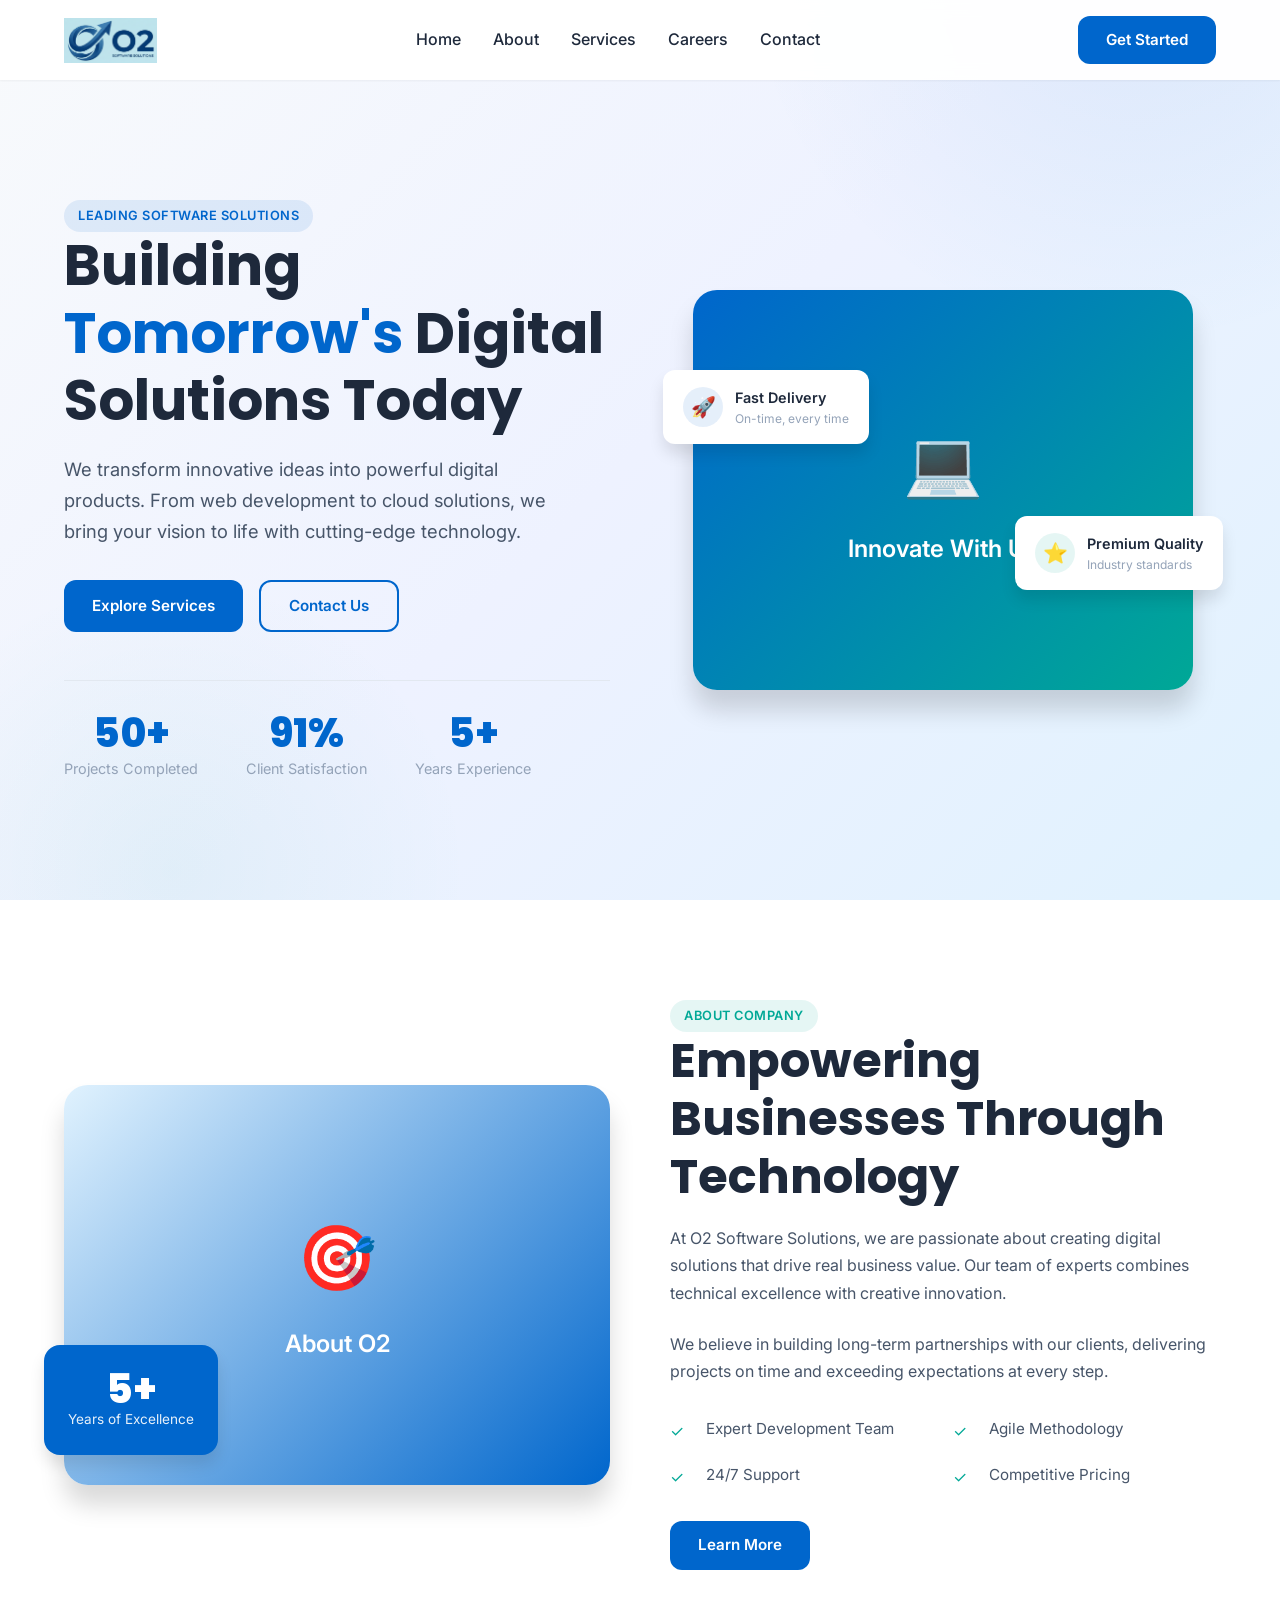
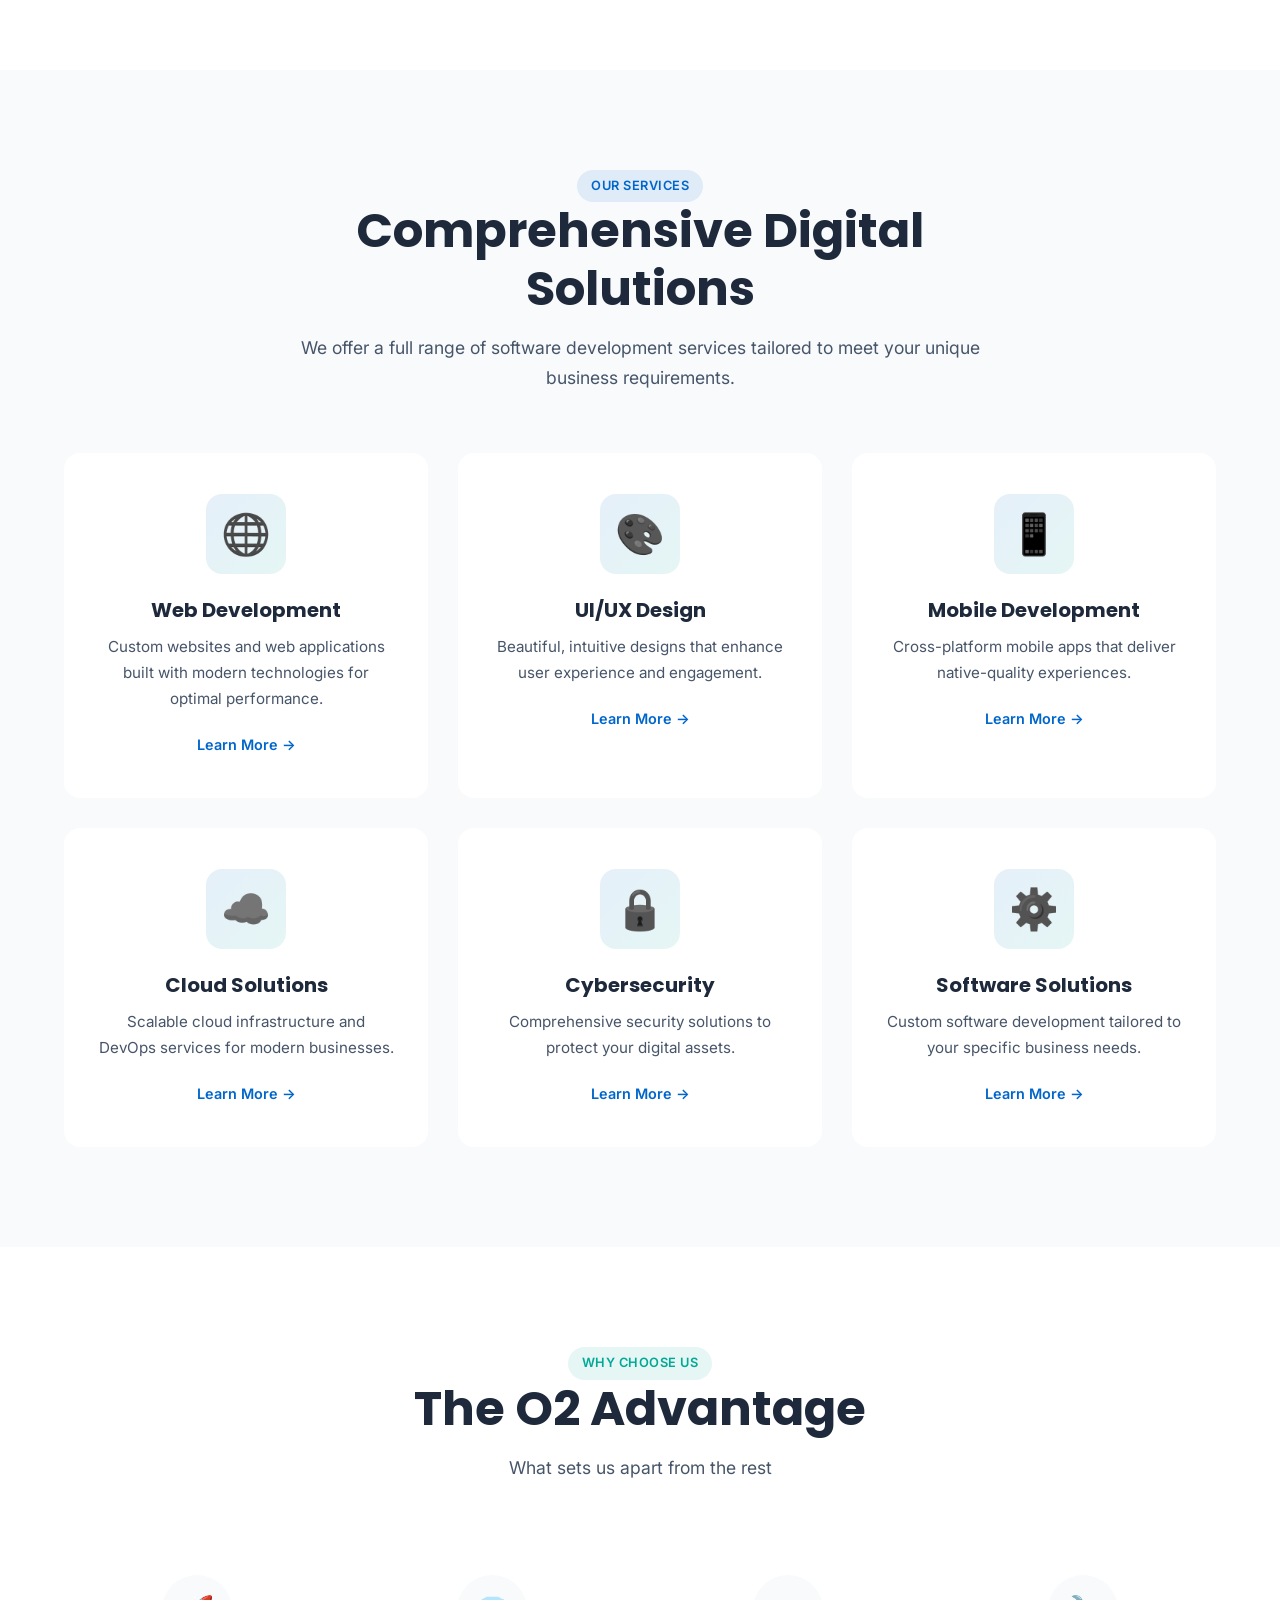
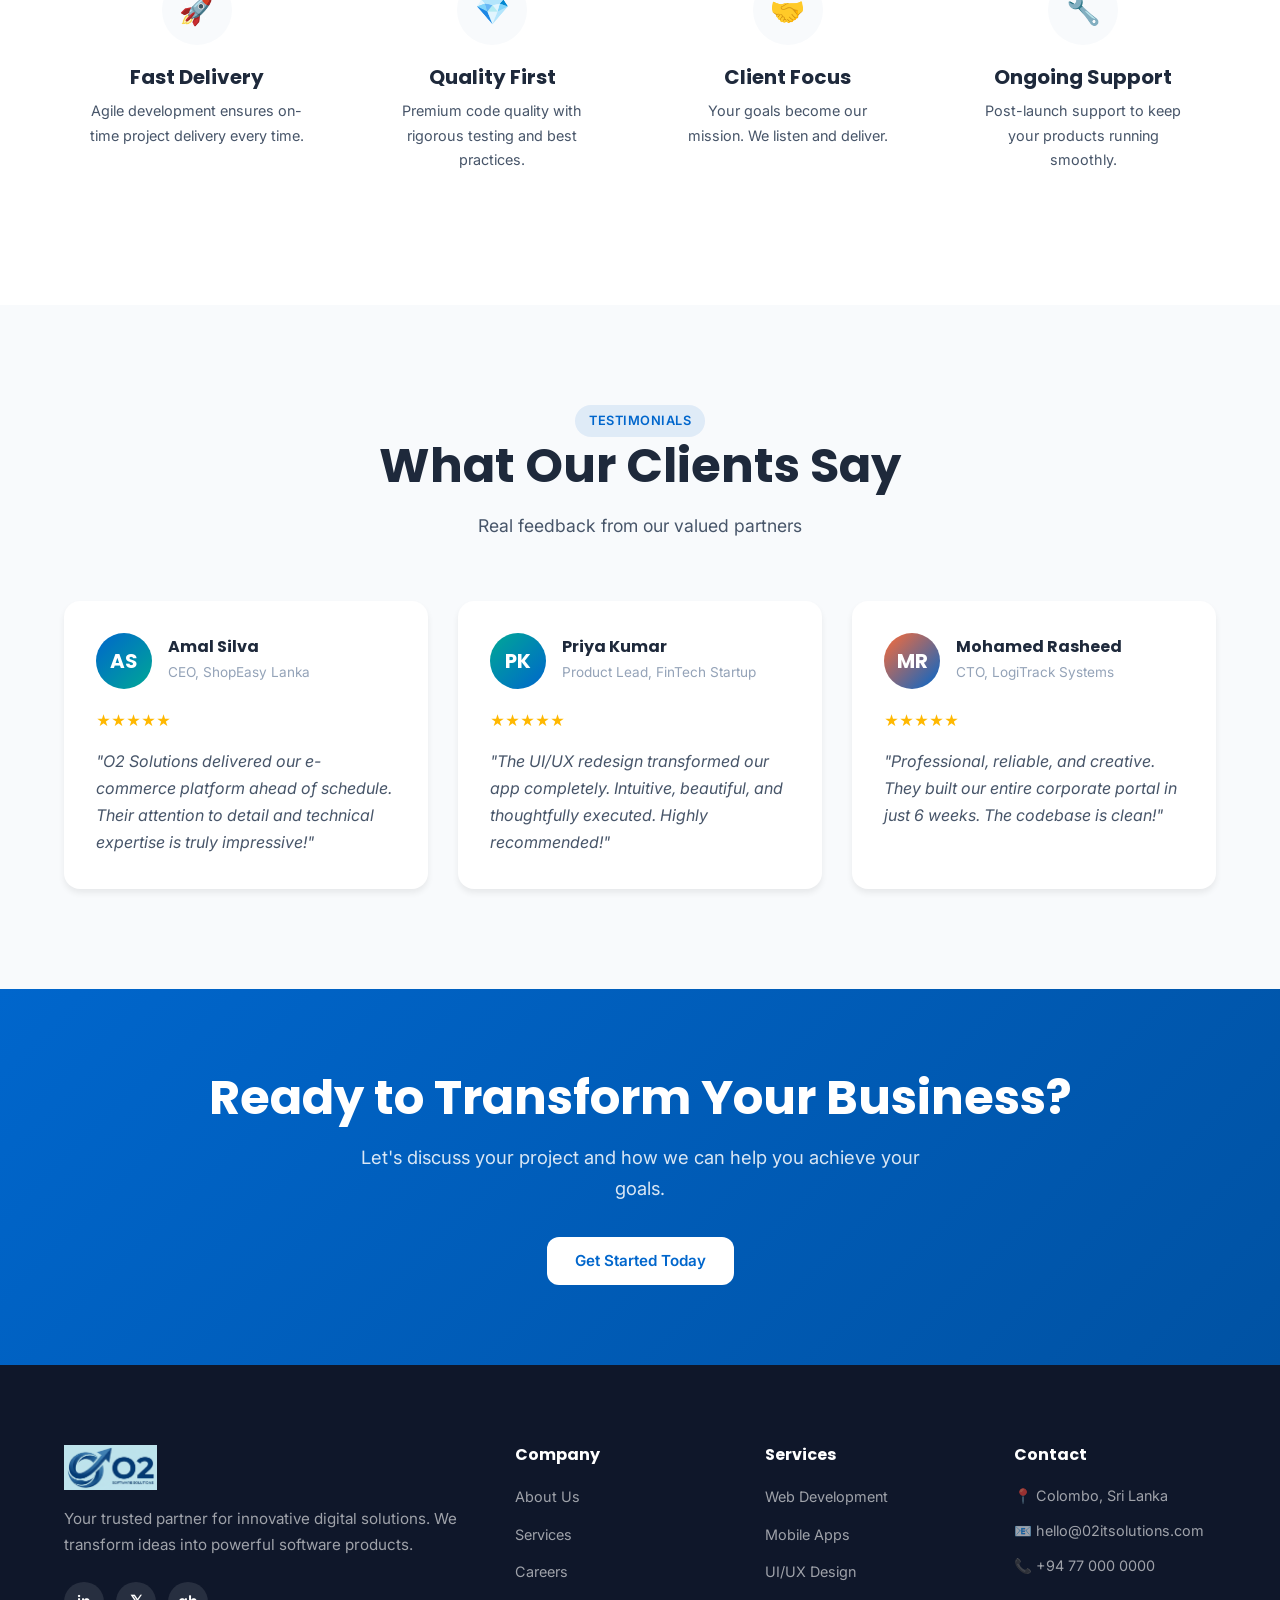
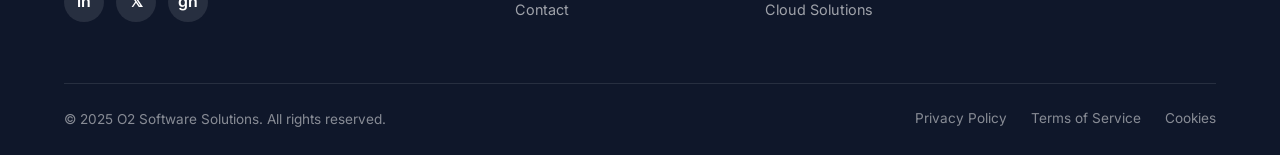
==== index.html @ f2ea2f43 "Moved website files to root for GitHub Pages" ====
<!DOCTYPE html>
<html lang="en">
<head>
    <meta charset="UTF-8">
    <meta name="viewport" content="width=device-width, initial-scale=1.0">
    <title>O2 Software Solutions | Innovative Digital Solutions</title>
    <meta name="description" content="O2 Software Solutions - Your trusted partner for web development, mobile apps, UI/UX design, and cloud solutions.">
    <link rel="icon" type="image/png" href="images/O2-icon.png">
    
    <!-- Fonts -->
    <link rel="preconnect" href="https://fonts.googleapis.com">
    <link rel="preconnect" href="https://fonts.gstatic.com" crossorigin>
    <link href="https://fonts.googleapis.com/css2?family=Inter:wght@300;400;500;600;700&family=Poppins:wght@400;500;600;700;800&display=swap" rel="stylesheet">
    
    <!-- Styles -->
    <link rel="stylesheet" href="styles.css">
</head>
<body>
    <!-- Header -->
    <header class="header">
        <div class="container">
            <div class="header-inner">
                <a href="index.html" class="logo">
                    <img src="images/O2-logo.png" alt="O2 Software Solutions">
                </a>
                
                <nav class="nav-menu">
                    <a href="index.html" class="nav-link active">Home</a>
                    <a href="about.html" class="nav-link">About</a>
                    <a href="services.html" class="nav-link">Services</a>
                    <a href="careers.html" class="nav-link">Careers</a>
                    <a href="contact.html" class="nav-link">Contact</a>
                </nav>
                
                <div class="nav-cta">
                    <a href="contact.html" class="btn btn-primary">Get Started</a>
                </div>
                
                <div class="menu-toggle">
                    <span></span>
                    <span></span>
                    <span></span>
                </div>
            </div>
        </div>
    </header>

    <!-- Hero Section -->
    <section class="hero">
        <div class="container">
            <div class="hero-content">
                <div class="hero-text">
                    <span class="badge badge-primary">Leading Software Solutions</span>
                    <h1>Building <span>Tomorrow's</span> Digital Solutions Today</h1>
                    <p>We transform innovative ideas into powerful digital products. From web development to cloud solutions, we bring your vision to life with cutting-edge technology.</p>
                    
                    <div class="hero-buttons">
                        <a href="services.html" class="btn btn-primary">Explore Services</a>
                        <a href="contact.html" class="btn btn-outline">Contact Us</a>
                    </div>
                    
                    <div class="hero-stats">
                        <div class="hero-stat">
                            <div class="hero-stat-number"><span class="counter" data-target="50">0</span>+</div>
                            <div class="hero-stat-label">Projects Completed</div>
                        </div>
                        <div class="hero-stat">
                            <div class="hero-stat-number"><span class="counter" data-target="98">0</span>%</div>
                            <div class="hero-stat-label">Client Satisfaction</div>
                        </div>
                        <div class="hero-stat">
                            <div class="hero-stat-number"><span class="counter" data-target="5">0</span>+</div>
                            <div class="hero-stat-label">Years Experience</div>
                        </div>
                    </div>
                </div>
                
                <div class="hero-visual">
                    <div class="hero-image-container">
                        <div class="hero-image" style="background: linear-gradient(135deg, #0066CC 0%, #00A896 100%); height: 400px; display: flex; align-items: center; justify-content: center; border-radius: 24px;">
                            <div style="text-align: center; color: white;">
                                <div style="font-size: 4rem; margin-bottom: 16px;">💻</div>
                                <div style="font-size: 1.5rem; font-weight: 600;">Innovate With Us</div>
                            </div>
                        </div>
                        
                        <div class="hero-card hero-card-1">
                            <div class="hero-card-icon blue">🚀</div>
                            <div>
                                <div class="hero-card-text">Fast Delivery</div>
                                <div class="hero-card-sub">On-time, every time</div>
                            </div>
                        </div>
                        
                        <div class="hero-card hero-card-2">
                            <div class="hero-card-icon green">⭐</div>
                            <div>
                                <div class="hero-card-text">Premium Quality</div>
                                <div class="hero-card-sub">Industry standards</div>
                            </div>
                        </div>
                    </div>
                </div>
            </div>
        </div>
    </section>

    <!-- About Section -->
    <section class="section about">
        <div class="container">
            <div class="about-grid">
                <div class="about-image">
                    <div class="about-img-main" style="background: linear-gradient(135deg, #E0F2FE 0%, #0066CC 100%); height: 400px; border-radius: 24px; display: flex; align-items: center; justify-content: center;">
                        <div style="text-align: center; color: white;">
                            <div style="font-size: 4rem; margin-bottom: 16px;">🎯</div>
                            <div style="font-size: 1.5rem; font-weight: 600;">About O2</div>
                        </div>
                    </div>
                    <div class="about-experience">
                        <div class="about-exp-number">5+</div>
                        <div class="about-exp-label">Years of Excellence</div>
                    </div>
                </div>
                
                <div class="about-content">
                    <span class="badge badge-secondary">About Company</span>
                    <h2>Empowering Businesses Through Technology</h2>
                    <p>At O2 Software Solutions, we are passionate about creating digital solutions that drive real business value. Our team of experts combines technical excellence with creative innovation.</p>
                    <p>We believe in building long-term partnerships with our clients, delivering projects on time and exceeding expectations at every step.</p>
                    
                    <div class="about-features">
                        <div class="about-feature">
                            <span class="about-feature-icon">✓</span>
                            <span class="about-feature-text">Expert Development Team</span>
                        </div>
                        <div class="about-feature">
                            <span class="about-feature-icon">✓</span>
                            <span class="about-feature-text">Agile Methodology</span>
                        </div>
                        <div class="about-feature">
                            <span class="about-feature-icon">✓</span>
                            <span class="about-feature-text">24/7 Support</span>
                        </div>
                        <div class="about-feature">
                            <span class="about-feature-icon">✓</span>
                            <span class="about-feature-text">Competitive Pricing</span>
                        </div>
                    </div>
                    
                    <a href="about.html" class="btn btn-primary" style="margin-top: 32px;">Learn More</a>
                </div>
            </div>
        </div>
    </section>

    <!-- Services Section -->
    <section class="section services">
        <div class="container">
            <div class="section-header">
                <span class="badge badge-primary">Our Services</span>
                <h2>Comprehensive Digital Solutions</h2>
                <p>We offer a full range of software development services tailored to meet your unique business requirements.</p>
            </div>
            
            <div class="services-grid">
                <div class="service-card">
                    <div class="service-icon"><span>🌐</span></div>
                    <h3>Web Development</h3>
                    <p>Custom websites and web applications built with modern technologies for optimal performance.</p>
                    <a href="services.html" class="service-link">Learn More →</a>
                </div>
                
                <div class="service-card">
                    <div class="service-icon"><span>🎨</span></div>
                    <h3>UI/UX Design</h3>
                    <p>Beautiful, intuitive designs that enhance user experience and engagement.</p>
                    <a href="services.html" class="service-link">Learn More →</a>
                </div>
                
                <div class="service-card">
                    <div class="service-icon"><span>📱</span></div>
                    <h3>Mobile Development</h3>
                    <p>Cross-platform mobile apps that deliver native-quality experiences.</p>
                    <a href="services.html" class="service-link">Learn More →</a>
                </div>
                
                <div class="service-card">
                    <div class="service-icon"><span>☁️</span></div>
                    <h3>Cloud Solutions</h3>
                    <p>Scalable cloud infrastructure and DevOps services for modern businesses.</p>
                    <a href="services.html" class="service-link">Learn More →</a>
                </div>
                
                <div class="service-card">
                    <div class="service-icon"><span>🔒</span></div>
                    <h3>Cybersecurity</h3>
                    <p>Comprehensive security solutions to protect your digital assets.</p>
                    <a href="services.html" class="service-link">Learn More →</a>
                </div>
                
                <div class="service-card">
                    <div class="service-icon"><span>⚙️</span></div>
                    <h3>Software Solutions</h3>
                    <p>Custom software development tailored to your specific business needs.</p>
                    <a href="services.html" class="service-link">Learn More →</a>
                </div>
            </div>
        </div>
    </section>

    <!-- Why Choose Us -->
    <section class="section why-us">
        <div class="container">
            <div class="section-header">
                <span class="badge badge-secondary">Why Choose Us</span>
                <h2>The O2 Advantage</h2>
                <p>What sets us apart from the rest</p>
            </div>
            
            <div class="why-us-grid">
                <div class="why-us-card">
                    <div class="why-us-icon">🚀</div>
                    <h4>Fast Delivery</h4>
                    <p>Agile development ensures on-time project delivery every time.</p>
                </div>
                
                <div class="why-us-card">
                    <div class="why-us-icon">💎</div>
                    <h4>Quality First</h4>
                    <p>Premium code quality with rigorous testing and best practices.</p>
                </div>
                
                <div class="why-us-card">
                    <div class="why-us-icon">🤝</div>
                    <h4>Client Focus</h4>
                    <p>Your goals become our mission. We listen and deliver.</p>
                </div>
                
                <div class="why-us-card">
                    <div class="why-us-icon">🔧</div>
                    <h4>Ongoing Support</h4>
                    <p>Post-launch support to keep your products running smoothly.</p>
                </div>
            </div>
        </div>
    </section>

    <!-- Testimonials -->
    <section class="section testimonials">
        <div class="container">
            <div class="section-header">
                <span class="badge badge-primary">Testimonials</span>
                <h2>What Our Clients Say</h2>
                <p>Real feedback from our valued partners</p>
            </div>
            
            <div class="testimonials-grid">
                <div class="testimonial-card">
                    <div class="testimonial-header">
                        <div class="testimonial-avatar" style="background: linear-gradient(135deg, #0066CC, #00A896);">AS</div>
                        <div class="testimonial-info">
                            <h4>Amal Silva</h4>
                            <span>CEO, ShopEasy Lanka</span>
                        </div>
                    </div>
                    <div class="testimonial-stars">★★★★★</div>
                    <p class="testimonial-text">"O2 Solutions delivered our e-commerce platform ahead of schedule. Their attention to detail and technical expertise is truly impressive!"</p>
                </div>
                
                <div class="testimonial-card">
                    <div class="testimonial-header">
                        <div class="testimonial-avatar" style="background: linear-gradient(135deg, #00A896, #0066CC);">PK</div>
                        <div class="testimonial-info">
                            <h4>Priya Kumar</h4>
                            <span>Product Lead, FinTech Startup</span>
                        </div>
                    </div>
                    <div class="testimonial-stars">★★★★★</div>
                    <p class="testimonial-text">"The UI/UX redesign transformed our app completely. Intuitive, beautiful, and thoughtfully executed. Highly recommended!"</p>
                </div>
                
                <div class="testimonial-card">
                    <div class="testimonial-header">
                        <div class="testimonial-avatar" style="background: linear-gradient(135deg, #FF6B35, #0066CC);">MR</div>
                        <div class="testimonial-info">
                            <h4>Mohamed Rasheed</h4>
                            <span>CTO, LogiTrack Systems</span>
                        </div>
                    </div>
                    <div class="testimonial-stars">★★★★★</div>
                    <p class="testimonial-text">"Professional, reliable, and creative. They built our entire corporate portal in just 6 weeks. The codebase is clean!"</p>
                </div>
            </div>
        </div>
    </section>

    <!-- CTA Section -->
    <section class="cta">
        <div class="container">
            <div class="cta-content">
                <h2>Ready to Transform Your Business?</h2>
                <p>Let's discuss your project and how we can help you achieve your goals.</p>
                <a href="contact.html" class="btn btn-white">Get Started Today</a>
            </div>
        </div>
    </section>

    <!-- Footer -->
    <footer class="footer">
        <div class="container">
            <div class="footer-grid">
                <div class="footer-brand">
                    <a href="index.html" class="logo">
                        <img src="images/O2-logo.png" alt="O2 Software Solutions">
                    </a>
                    <p>Your trusted partner for innovative digital solutions. We transform ideas into powerful software products.</p>
                    <div class="footer-socials">
                        <a href="#" class="footer-social">in</a>
                        <a href="#" class="footer-social">𝕏</a>
                        <a href="#" class="footer-social">gh</a>
                    </div>
                </div>
                
                <div class="footer-col">
                    <h4>Company</h4>
                    <ul class="footer-links">
                        <li><a href="about.html">About Us</a></li>
                        <li><a href="services.html">Services</a></li>
                        <li><a href="careers.html">Careers</a></li>
                        <li><a href="contact.html">Contact</a></li>
                    </ul>
                </div>
                
                <div class="footer-col">
                    <h4>Services</h4>
                    <ul class="footer-links">
                        <li><a href="services.html">Web Development</a></li>
                        <li><a href="services.html">Mobile Apps</a></li>
                        <li><a href="services.html">UI/UX Design</a></li>
                        <li><a href="services.html">Cloud Solutions</a></li>
                    </ul>
                </div>
                
                <div class="footer-col">
                    <h4>Contact</h4>
                    <ul class="footer-contact">
                        <li>📍 Colombo, Sri Lanka</li>
                        <li>📧 hello@02itsolutions.com</li>
                        <li>📞 +94 77 000 0000</li>
                    </ul>
                </div>
            </div>
            
            <div class="footer-bottom">
                <p>&copy; 2025 O2 Software Solutions. All rights reserved.</p>
                <div class="footer-legal">
                    <a href="#">Privacy Policy</a>
                    <a href="#">Terms of Service</a>
                    <a href="#">Cookies</a>
                </div>
            </div>
        </div>
    </footer>

    <script src="main.js"></script>
</body>
</html>
---- styles.css ----
/* ===================================
   O2 Software Solutions - Global Styles
   Modern Light Theme
   =================================== */

/* Google Fonts */
@import url('https://fonts.googleapis.com/css2?family=Inter:wght@300;400;500;600;700;800&family=Poppins:wght@400;500;600;700&display=swap');

/* CSS Variables */
:root {
    --primary: #0066CC;
    --primary-dark: #0052A3;
    --primary-light: #3385D6;
    --secondary: #00A896;
    --secondary-dark: #008577;
    --accent: #FF6B35;
    
    --bg-main: #F8FAFC;
    --bg-surface: #FFFFFF;
    --bg-gray: #F1F5F9;
    
    --text-main: #1E293B;
    --text-secondary: #475569;
    --text-muted: #94A3B8;
    --text-light: #FFFFFF;
    
    --border: #E2E8F0;
    --border-light: #F1F5F9;
    
    --shadow-sm: 0 1px 2px rgba(0, 0, 0, 0.05);
    --shadow-md: 0 4px 6px rgba(0, 0, 0, 0.07);
    --shadow-lg: 0 10px 15px rgba(0, 0, 0, 0.1);
    --shadow-xl: 0 20px 25px rgba(0, 0, 0, 0.15);
    
    --radius-sm: 8px;
    --radius-md: 12px;
    --radius-lg: 16px;
    --radius-xl: 24px;
    
    --transition: all 0.3s ease;
    --transition-fast: all 0.2s ease;
}

/* Reset */
*, *::before, *::after {
    margin: 0;
    padding: 0;
    box-sizing: border-box;
}

html {
    scroll-behavior: smooth;
    font-size: 16px;
}

body {
    font-family: 'Inter', -apple-system, BlinkMacSystemFont, sans-serif;
    background: var(--bg-main);
    color: var(--text-main);
    line-height: 1.6;
    overflow-x: hidden;
}

a {
    text-decoration: none;
    color: inherit;
    transition: var(--transition);
}

ul {
    list-style: none;
}

img {
    max-width: 100%;
    height: auto;
    display: block;
}

button, input, textarea {
    font-family: inherit;
    font-size: inherit;
}

/* Container */
.container {
    max-width: 1200px;
    margin: 0 auto;
    padding: 0 24px;
}

/* Typography */
h1, h2, h3, h4, h5, h6 {
    font-family: 'Poppins', sans-serif;
    font-weight: 700;
    line-height: 1.2;
    color: var(--text-main);
}

h1 { font-size: clamp(2.5rem, 5vw, 4rem); }
h2 { font-size: clamp(2rem, 4vw, 3rem); }
h3 { font-size: clamp(1.5rem, 3vw, 2rem); }
h4 { font-size: 1.25rem; }

p {
    color: var(--text-secondary);
    line-height: 1.7;
}

/* Buttons */
.btn {
    display: inline-flex;
    align-items: center;
    justify-content: center;
    gap: 8px;
    padding: 12px 28px;
    border-radius: var(--radius-md);
    font-weight: 600;
    font-size: 0.95rem;
    cursor: pointer;
    transition: var(--transition);
    border: none;
}

.btn-primary {
    background: var(--primary);
    color: var(--text-light);
}

.btn-primary:hover {
    background: var(--primary-dark);
    transform: translateY(-2px);
    box-shadow: var(--shadow-lg);
}

.btn-secondary {
    background: var(--secondary);
    color: var(--text-light);
}

.btn-secondary:hover {
    background: var(--secondary-dark);
    transform: translateY(-2px);
    box-shadow: var(--shadow-lg);
}

.btn-outline {
    background: transparent;
    color: var(--primary);
    border: 2px solid var(--primary);
}

.btn-outline:hover {
    background: var(--primary);
    color: var(--text-light);
    transform: translateY(-2px);
}

.btn-white {
    background: var(--bg-surface);
    color: var(--primary);
}

.btn-white:hover {
    transform: translateY(-2px);
    box-shadow: var(--shadow-lg);
}

/* Cards */
.card {
    background: var(--bg-surface);
    border-radius: var(--radius-lg);
    padding: 32px;
    box-shadow: var(--shadow-md);
    transition: var(--transition);
}

.card:hover {
    transform: translateY(-5px);
    box-shadow: var(--shadow-xl);
}

/* Section Styles */
.section {
    padding: 100px 0;
}

.section-header {
    text-align: center;
    max-width: 700px;
    margin: 0 auto 60px;
}

.section-header h2 {
    margin-bottom: 16px;
}

.section-header p {
    font-size: 1.1rem;
    color: var(--text-secondary);
}

/* Badge/Tag */
.badge {
    display: inline-block;
    padding: 6px 14px;
    border-radius: 50px;
    font-size: 0.8rem;
    font-weight: 600;
    text-transform: uppercase;
    letter-spacing: 0.5px;
}

.badge-primary {
    background: rgba(0, 102, 204, 0.1);
    color: var(--primary);
}

.badge-secondary {
    background: rgba(0, 168, 150, 0.1);
    color: var(--secondary);
}

/* ===================================
   HEADER & NAVIGATION
   =================================== */

.header {
    position: fixed;
    top: 0;
    left: 0;
    right: 0;
    z-index: 1000;
    background: rgba(255, 255, 255, 0.95);
    -webkit-backdrop-filter: blur(10px);
    backdrop-filter: blur(10px);
    box-shadow: var(--shadow-sm);
    transition: var(--transition);
}

.header.scrolled {
    box-shadow: var(--shadow-md);
}

.header-inner {
    display: flex;
    align-items: center;
    justify-content: space-between;
    padding: 16px 0;
}

.logo {
    display: flex;
    align-items: center;
    gap: 10px;
    font-family: 'Poppins', sans-serif;
    font-weight: 800;
    font-size: 1.5rem;
    color: var(--primary);
}

.logo img {
    height: 45px;
    width: auto;
}

.logo span {
    color: var(--secondary);
}

.nav-menu {
    display: flex;
    align-items: center;
    gap: 32px;
}

.nav-link {
    font-weight: 500;
    color: var(--text-main);
    position: relative;
    padding: 8px 0;
}

.nav-link::after {
    content: '';
    position: absolute;
    bottom: 0;
    left: 0;
    width: 0;
    height: 2px;
    background: var(--primary);
    transition: var(--transition);
}

.nav-link:hover::after,
.nav-link.active::after {
    width: 100%;
}

.nav-link:hover,
.nav-link.active {
    color: var(--primary);
}

.nav-cta {
    display: flex;
    align-items: center;
    gap: 16px;
}

/* Mobile Menu Toggle */
.menu-toggle {
    display: none;
    flex-direction: column;
    gap: 5px;
    cursor: pointer;
    padding: 8px;
}

.menu-toggle span {
    width: 25px;
    height: 2px;
    background: var(--text-main);
    transition: var(--transition);
}

/* ===================================
   HERO SECTION
   =================================== */

.hero {
    min-height: 100vh;
    display: flex;
    align-items: center;
    padding-top: 80px;
    background: linear-gradient(135deg, #F8FAFC 0%, #EEF2FF 50%, #E0F2FE 100%);
    position: relative;
    overflow: hidden;
}

.hero::before {
    content: '';
    position: absolute;
    top: -50%;
    right: -20%;
    width: 800px;
    height: 800px;
    background: radial-gradient(circle, rgba(0, 102, 204, 0.08) 0%, transparent 70%);
    border-radius: 50%;
}

.hero::after {
    content: '';
    position: absolute;
    bottom: -30%;
    left: -10%;
    width: 600px;
    height: 600px;
    background: radial-gradient(circle, rgba(0, 168, 150, 0.06) 0%, transparent 70%);
    border-radius: 50%;
}

.hero-content {
    display: grid;
    grid-template-columns: 1fr 1fr;
    gap: 60px;
    align-items: center;
    position: relative;
    z-index: 1;
}

.hero-text h1 {
    font-size: clamp(2.5rem, 5vw, 3.5rem);
    margin-bottom: 20px;
    color: var(--text-main);
}

.hero-text h1 span {
    color: var(--primary);
    position: relative;
}

.hero-text p {
    font-size: 1.15rem;
    margin-bottom: 32px;
    max-width: 500px;
}

.hero-buttons {
    display: flex;
    gap: 16px;
    flex-wrap: wrap;
}

.hero-stats {
    display: flex;
    gap: 48px;
    margin-top: 48px;
    padding-top: 32px;
    border-top: 1px solid var(--border);
}

.hero-stat {
    text-align: center;
}

.hero-stat-number {
    font-family: 'Poppins', sans-serif;
    font-size: 2.5rem;
    font-weight: 800;
    color: var(--primary);
    line-height: 1;
}

.hero-stat-label {
    font-size: 0.9rem;
    color: var(--text-muted);
    margin-top: 4px;
}

.hero-visual {
    position: relative;
    display: flex;
    justify-content: center;
    align-items: center;
}

.hero-image-container {
    position: relative;
    width: 100%;
    max-width: 500px;
}

.hero-image {
    width: 100%;
    border-radius: var(--radius-xl);
    box-shadow: var(--shadow-xl);
}

.hero-card {
    position: absolute;
    background: var(--bg-surface);
    padding: 16px 20px;
    border-radius: var(--radius-md);
    box-shadow: var(--shadow-lg);
    display: flex;
    align-items: center;
    gap: 12px;
    animation: float 3s ease-in-out infinite;
}

.hero-card-1 {
    top: 20%;
    left: -30px;
    animation-delay: 0s;
}

.hero-card-2 {
    bottom: 25%;
    right: -30px;
    animation-delay: 1s;
}

.hero-card-icon {
    width: 40px;
    height: 40px;
    border-radius: 50%;
    display: flex;
    align-items: center;
    justify-content: center;
    font-size: 1.25rem;
}

.hero-card-icon.blue {
    background: rgba(0, 102, 204, 0.1);
}

.hero-card-icon.green {
    background: rgba(0, 168, 150, 0.1);
}

.hero-card-text {
    font-size: 0.9rem;
    font-weight: 600;
    color: var(--text-main);
}

.hero-card-sub {
    font-size: 0.75rem;
    color: var(--text-muted);
}

@keyframes float {
    0%, 100% { transform: translateY(0); }
    50% { transform: translateY(-10px); }
}

/* ===================================
   ABOUT SECTION
   =================================== */

.about {
    background: var(--bg-surface);
}

.about-grid {
    display: grid;
    grid-template-columns: 1fr 1fr;
    gap: 60px;
    align-items: center;
}

.about-image {
    position: relative;
}

.about-img-main {
    width: 100%;
    border-radius: var(--radius-xl);
    box-shadow: var(--shadow-xl);
}

.about-experience {
    position: absolute;
    bottom: 30px;
    left: -20px;
    background: var(--primary);
    color: var(--text-light);
    padding: 24px;
    border-radius: var(--radius-lg);
    text-align: center;
    box-shadow: var(--shadow-lg);
}

.about-exp-number {
    font-family: 'Poppins', sans-serif;
    font-size: 2.5rem;
    font-weight: 800;
    line-height: 1;
}

.about-exp-label {
    font-size: 0.85rem;
    opacity: 0.9;
}

.about-content h2 {
    margin-bottom: 20px;
}

.about-content p {
    margin-bottom: 24px;
}

.about-features {
    display: grid;
    grid-template-columns: 1fr 1fr;
    gap: 20px;
    margin-top: 32px;
}

.about-feature {
    display: flex;
    align-items: flex-start;
    gap: 12px;
}

.about-feature-icon {
    width: 24px;
    height: 24px;
    color: var(--secondary);
    flex-shrink: 0;
    margin-top: 2px;
}

.about-feature-text {
    font-size: 0.95rem;
    color: var(--text-secondary);
}

/* ===================================
   SERVICES SECTION
   =================================== */

.services {
    background: var(--bg-main);
}

.services-grid {
    display: grid;
    grid-template-columns: repeat(3, 1fr);
    gap: 30px;
}

.service-card {
    background: var(--bg-surface);
    border-radius: var(--radius-lg);
    padding: 40px 32px;
    text-align: center;
    transition: var(--transition);
    border: 1px solid transparent;
}

.service-card:hover {
    transform: translateY(-8px);
    box-shadow: var(--shadow-xl);
    border-color: var(--primary);
}

.service-icon {
    width: 80px;
    height: 80px;
    margin: 0 auto 24px;
    background: linear-gradient(135deg, rgba(0, 102, 204, 0.1), rgba(0, 168, 150, 0.1));
    border-radius: var(--radius-lg);
    display: flex;
    align-items: center;
    justify-content: center;
    font-size: 2.5rem;
    transition: var(--transition);
}

.service-card:hover .service-icon {
    background: var(--primary);
    transform: scale(1.1);
}

.service-card:hover .service-icon span {
    filter: grayscale(0) brightness(1);
}

.service-icon span {
    filter: grayscale(1) brightness(0.5);
}

.service-card h3 {
    font-size: 1.25rem;
    margin-bottom: 12px;
}

.service-card p {
    font-size: 0.95rem;
    margin-bottom: 20px;
}

.service-link {
    display: inline-flex;
    align-items: center;
    gap: 8px;
    color: var(--primary);
    font-weight: 600;
    font-size: 0.9rem;
}

.service-link:hover {
    gap: 12px;
}

/* ===================================
   WHY CHOOSE US
   =================================== */

.why-us {
    background: var(--bg-surface);
}

.why-us-grid {
    display: grid;
    grid-template-columns: repeat(4, 1fr);
    gap: 30px;
}

.why-us-card {
    text-align: center;
    padding: 32px 24px;
}

.why-us-icon {
    width: 70px;
    height: 70px;
    margin: 0 auto 20px;
    background: var(--bg-main);
    border-radius: 50%;
    display: flex;
    align-items: center;
    justify-content: center;
    font-size: 1.75rem;
    transition: var(--transition);
}

.why-us-card:hover .why-us-icon {
    background: var(--primary);
    transform: rotateY(360deg);
}

.why-us-card h4 {
    margin-bottom: 10px;
}

.why-us-card p {
    font-size: 0.9rem;
}

/* ===================================
   TESTIMONIALS
   =================================== */

.testimonials {
    background: var(--bg-main);
}

.testimonials-grid {
    display: grid;
    grid-template-columns: repeat(3, 1fr);
    gap: 30px;
}

.testimonial-card {
    background: var(--bg-surface);
    border-radius: var(--radius-lg);
    padding: 32px;
    box-shadow: var(--shadow-md);
}

.testimonial-header {
    display: flex;
    align-items: center;
    gap: 16px;
    margin-bottom: 20px;
}

.testimonial-avatar {
    width: 56px;
    height: 56px;
    border-radius: 50%;
    display: flex;
    align-items: center;
    justify-content: center;
    font-family: 'Poppins', sans-serif;
    font-weight: 700;
    font-size: 1.25rem;
    color: var(--text-light);
}

.testimonial-info h4 {
    font-size: 1rem;
    margin-bottom: 2px;
}

.testimonial-info span {
    font-size: 0.85rem;
    color: var(--text-muted);
}

.testimonial-stars {
    color: #FFB800;
    font-size: 0.9rem;
    margin-bottom: 16px;
}

.testimonial-text {
    font-style: italic;
    color: var(--text-secondary);
    line-height: 1.7;
}

/* ===================================
   CTA SECTION
   =================================== */

.cta {
    background: linear-gradient(135deg, var(--primary) 0%, var(--primary-dark) 100%);
    padding: 80px 0;
}

.cta-content {
    text-align: center;
    color: var(--text-light);
}

.cta h2 {
    color: var(--text-light);
    margin-bottom: 16px;
}

.cta p {
    color: rgba(255, 255, 255, 0.85);
    font-size: 1.15rem;
    max-width: 600px;
    margin: 0 auto 32px;
}

.cta .btn-white {
    background: var(--bg-surface);
    color: var(--primary);
}

.cta .btn-white:hover {
    background: var(--bg-main);
    color: var(--primary);
}

/* ===================================
   FOOTER
   =================================== */

.footer {
    background: #0F172A;
    color: var(--text-light);
    padding: 80px 0 0;
}

.footer-grid {
    display: grid;
    grid-template-columns: 2fr 1fr 1fr 1fr;
    gap: 48px;
    padding-bottom: 48px;
    border-bottom: 1px solid rgba(255, 255, 255, 0.1);
}

.footer-brand .logo {
    color: var(--text-light);
    margin-bottom: 16px;
}

.footer-brand p {
    color: rgba(255, 255, 255, 0.6);
    font-size: 0.95rem;
    margin-bottom: 24px;
}

.footer-socials {
    display: flex;
    gap: 12px;
}

.footer-social {
    width: 40px;
    height: 40px;
    border-radius: 50%;
    background: rgba(255, 255, 255, 0.1);
    display: flex;
    align-items: center;
    justify-content: center;
    color: var(--text-light);
    font-weight: 600;
    transition: var(--transition);
}

.footer-social:hover {
    background: var(--primary);
    transform: translateY(-3px);
}

.footer-col h4 {
    color: var(--text-light);
    font-size: 1rem;
    margin-bottom: 20px;
}

.footer-links li {
    margin-bottom: 12px;
}

.footer-links a {
    color: rgba(255, 255, 255, 0.6);
    font-size: 0.9rem;
}

.footer-links a:hover {
    color: var(--primary);
    padding-left: 5px;
}

.footer-contact li {
    display: flex;
    align-items: center;
    gap: 10px;
    color: rgba(255, 255, 255, 0.6);
    font-size: 0.9rem;
    margin-bottom: 12px;
}

.footer-bottom {
    padding: 24px 0;
    display: flex;
    align-items: center;
    justify-content: space-between;
}

.footer-bottom p {
    color: rgba(255, 255, 255, 0.5);
    font-size: 0.85rem;
}

.footer-legal {
    display: flex;
    gap: 24px;
}

.footer-legal a {
    color: rgba(255, 255, 255, 0.5);
    font-size: 0.85rem;
}

.footer-legal a:hover {
    color: var(--primary);
}

/* ===================================
   PAGE HEADER
   =================================== */

.page-header {
    padding: 160px 0 80px;
    background: linear-gradient(135deg, #F8FAFC 0%, #EEF2FF 100%);
    text-align: center;
}

.page-header h1 {
    margin-bottom: 16px;
}

.page-header p {
    font-size: 1.15rem;
    max-width: 600px;
    margin: 0 auto;
}

/* ===================================
   CONTACT PAGE
   =================================== */

.contact-section {
    padding: 80px 0;
}

.contact-grid {
    display: grid;
    grid-template-columns: 1fr 1.5fr;
    gap: 60px;
}

.contact-info h2 {
    margin-bottom: 20px;
}

.contact-info > p {
    margin-bottom: 32px;
}

.contact-details {
    margin-bottom: 32px;
}

.contact-item {
    display: flex;
    align-items: flex-start;
    gap: 16px;
    margin-bottom: 24px;
}

.contact-icon {
    width: 50px;
    height: 50px;
    background: rgba(0, 102, 204, 0.1);
    border-radius: var(--radius-md);
    display: flex;
    align-items: center;
    justify-content: center;
    font-size: 1.25rem;
    color: var(--primary);
    flex-shrink: 0;
}

.contact-text h4 {
    font-size: 1rem;
    margin-bottom: 4px;
}

.contact-text p {
    font-size: 0.95rem;
    margin: 0;
}

.contact-form {
    background: var(--bg-surface);
    padding: 40px;
    border-radius: var(--radius-xl);
    box-shadow: var(--shadow-lg);
}

.form-group {
    margin-bottom: 24px;
}

.form-group label {
    display: block;
    font-weight: 600;
    margin-bottom: 8px;
    color: var(--text-main);
}

.form-group input,
.form-group textarea {
    width: 100%;
    padding: 14px 18px;
    border: 2px solid var(--border);
    border-radius: var(--radius-md);
    font-size: 1rem;
    transition: var(--transition);
}

.form-group input:focus,
.form-group textarea:focus {
    outline: none;
    border-color: var(--primary);
    box-shadow: 0 0 0 3px rgba(0, 102, 204, 0.1);
}

.form-group textarea {
    min-height: 150px;
    resize: vertical;
}

/* ===================================
   CAREERS PAGE
   =================================== */

.careers-hero {
    padding: 80px 0;
    background: var(--bg-main);
}

.careers-grid {
    display: grid;
    grid-template-columns: 1fr 1fr;
    gap: 60px;
    align-items: center;
}

.careers-content h2 {
    margin-bottom: 20px;
}

.careers-content p {
    margin-bottom: 24px;
}

.benefits-list {
    display: grid;
    grid-template-columns: 1fr 1fr;
    gap: 16px;
}

.benefit-item {
    display: flex;
    align-items: center;
    gap: 10px;
    color: var(--text-secondary);
}

.benefit-item::before {
    content: '✓';
    color: var(--secondary);
    font-weight: 700;
}

.open-roles {
    padding: 80px 0;
    background: var(--bg-surface);
}

.roles-grid {
    display: grid;
    gap: 20px;
}

.job-card {
    background: var(--bg-surface);
    border: 2px solid var(--border);
    border-radius: var(--radius-lg);
    padding: 24px 32px;
    display: flex;
    align-items: center;
    justify-content: space-between;
    transition: var(--transition);
}

.job-card:hover {
    border-color: var(--primary);
    box-shadow: var(--shadow-lg);
}

.job-info h4 {
    font-size: 1.15rem;
    margin-bottom: 8px;
}

.job-meta {
    display: flex;
    gap: 16px;
    color: var(--text-muted);
    font-size: 0.9rem;
}

.job-meta span {
    display: flex;
    align-items: center;
    gap: 6px;
}

/* ===================================
   RESPONSIVE
   =================================== */

@media (max-width: 1024px) {
    .hero-content {
        grid-template-columns: 1fr;
        text-align: center;
    }
    
    .hero-text p {
        margin: 0 auto 32px;
    }
    
    .hero-buttons {
        justify-content: center;
    }
    
    .hero-stats {
        justify-content: center;
    }
    
    .hero-visual {
        display: none;
    }
    
    .about-grid {
        grid-template-columns: 1fr;
    }
    
    .about-image {
        order: -1;
    }
    
    .services-grid {
        grid-template-columns: 1fr 1fr;
    }
    
    .why-us-grid {
        grid-template-columns: 1fr 1fr;
    }
    
    .testimonials-grid {
        grid-template-columns: 1fr 1fr;
    }
    
    .footer-grid {
        grid-template-columns: 1fr 1fr;
    }
    
    .careers-grid {
        grid-template-columns: 1fr;
    }
}

@media (max-width: 768px) {
    .section {
        padding: 60px 0;
    }
    
    .nav-menu {
        position: fixed;
        top: 0;
        right: -100%;
        width: 80%;
        max-width: 300px;
        height: 100vh;
        background: var(--bg-surface);
        flex-direction: column;
        padding: 80px 32px 32px;
        box-shadow: var(--shadow-xl);
        transition: var(--transition);
    }
    
    .nav-menu.active {
        right: 0;
    }
    
    .menu-toggle {
        display: flex;
    }
    
    .services-grid {
        grid-template-columns: 1fr;
    }
    
    .why-us-grid {
        grid-template-columns: 1fr;
    }
    
    .testimonials-grid {
        grid-template-columns: 1fr;
    }
    
    .footer-grid {
        grid-template-columns: 1fr;
    }
    
    .footer-bottom {
        flex-direction: column;
        gap: 16px;
        text-align: center;
    }
    
    .contact-grid {
        grid-template-columns: 1fr;
    }
    
    .job-card {
        flex-direction: column;
        align-items: flex-start;
        gap: 16px;
    }
    
    .about-features {
        grid-template-columns: 1fr;
    }
    
    .benefits-list {
        grid-template-columns: 1fr;
    }
}

@media (max-width: 480px) {
    .hero-stats {
        flex-direction: column;
        gap: 24px;
    }
    
    .hero-buttons {
        flex-direction: column;
    }
    
    .hero-buttons .btn {
        width: 100%;
    }
}

/* Grid Utilities */
.row {
    display: flex;
    flex-wrap: wrap;
    margin: 0 -15px;
}

.col-lg-4, .col-lg-8 {
    padding: 0 15px;
}

.col-lg-4 {
    flex: 0 0 33.333333%;
    max-width: 33.333333%;
}

.col-lg-8 {
    flex: 0 0 66.666667%;
    max-width: 66.666667%;
}

.col-md-6 {
    flex: 0 0 50%;
    max-width: 50%;
}

@media (max-width: 992px) {
    .col-lg-4, .col-lg-8 {
        flex: 0 0 100%;
        max-width: 100%;
        margin-bottom: 24px;
    }
}

@media (max-width: 768px) {
    .col-md-6 {
        flex: 0 0 100%;
        max-width: 100%;
    }
}
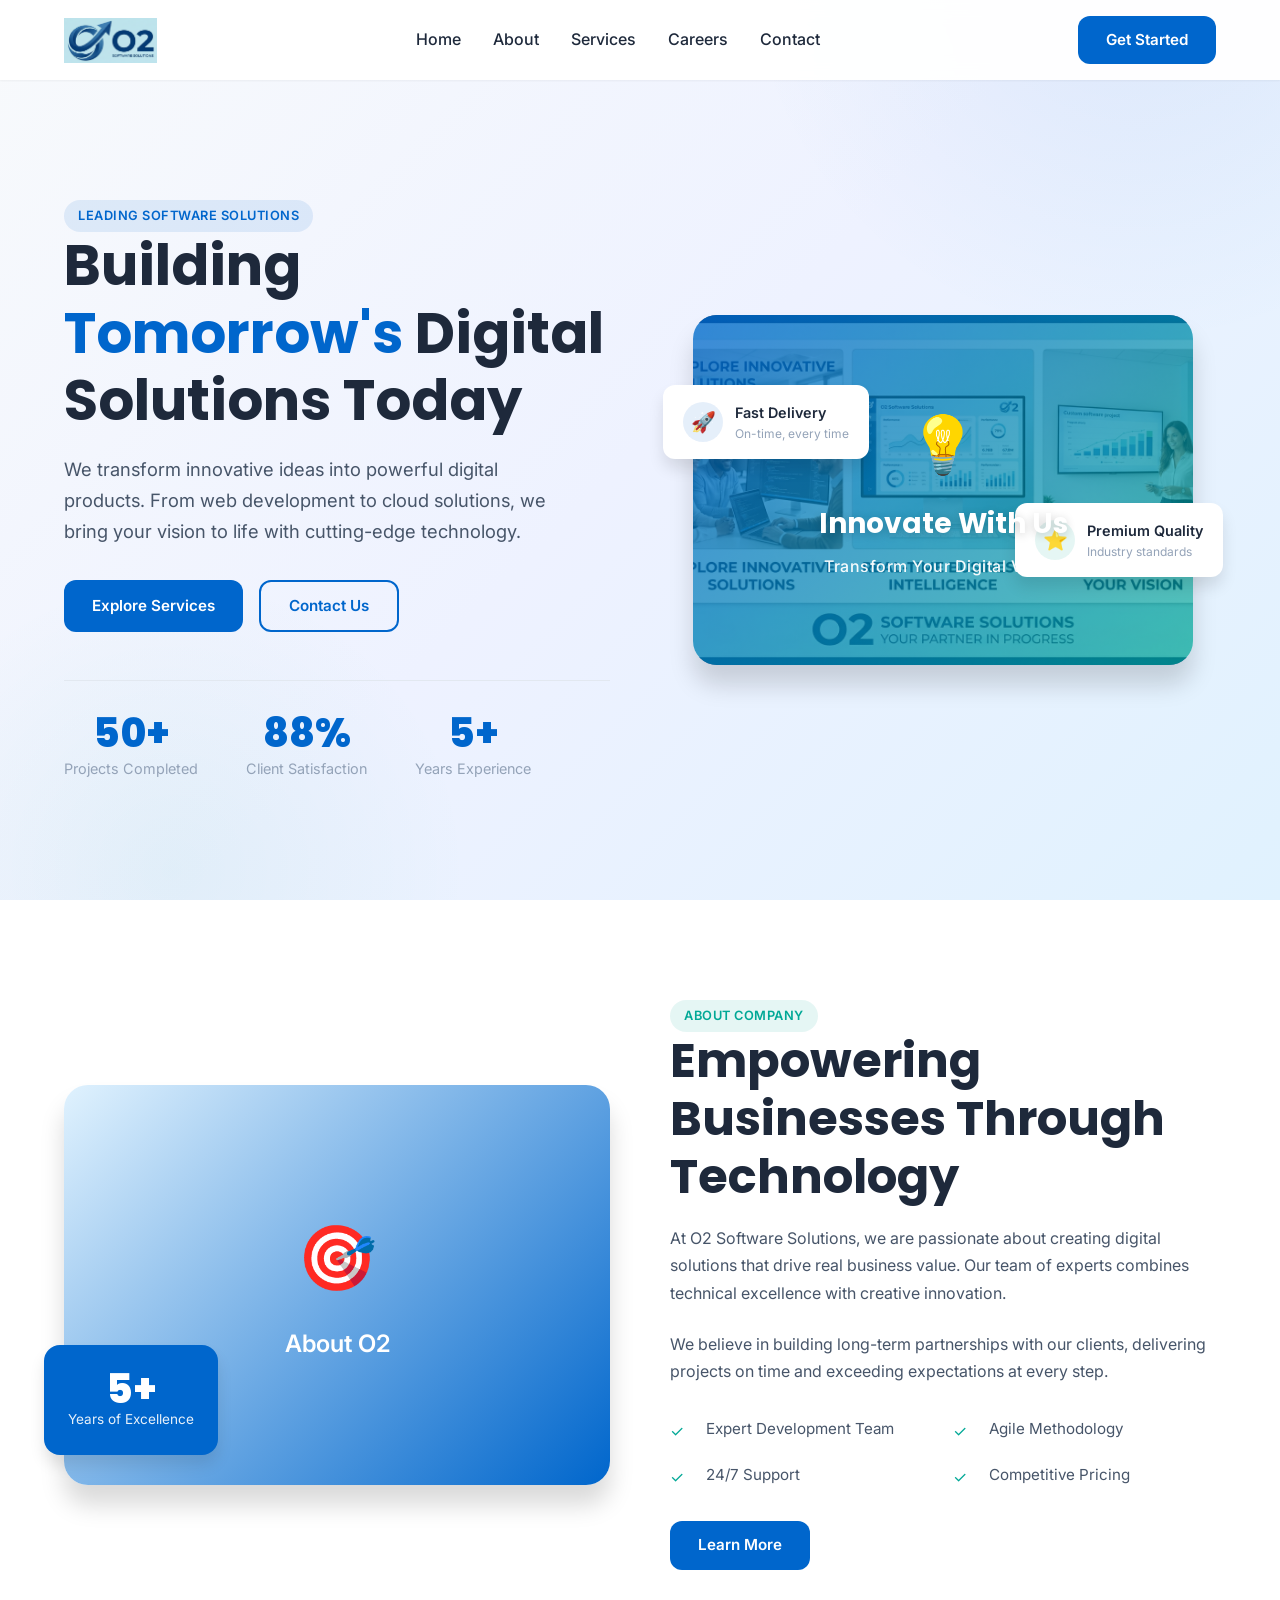
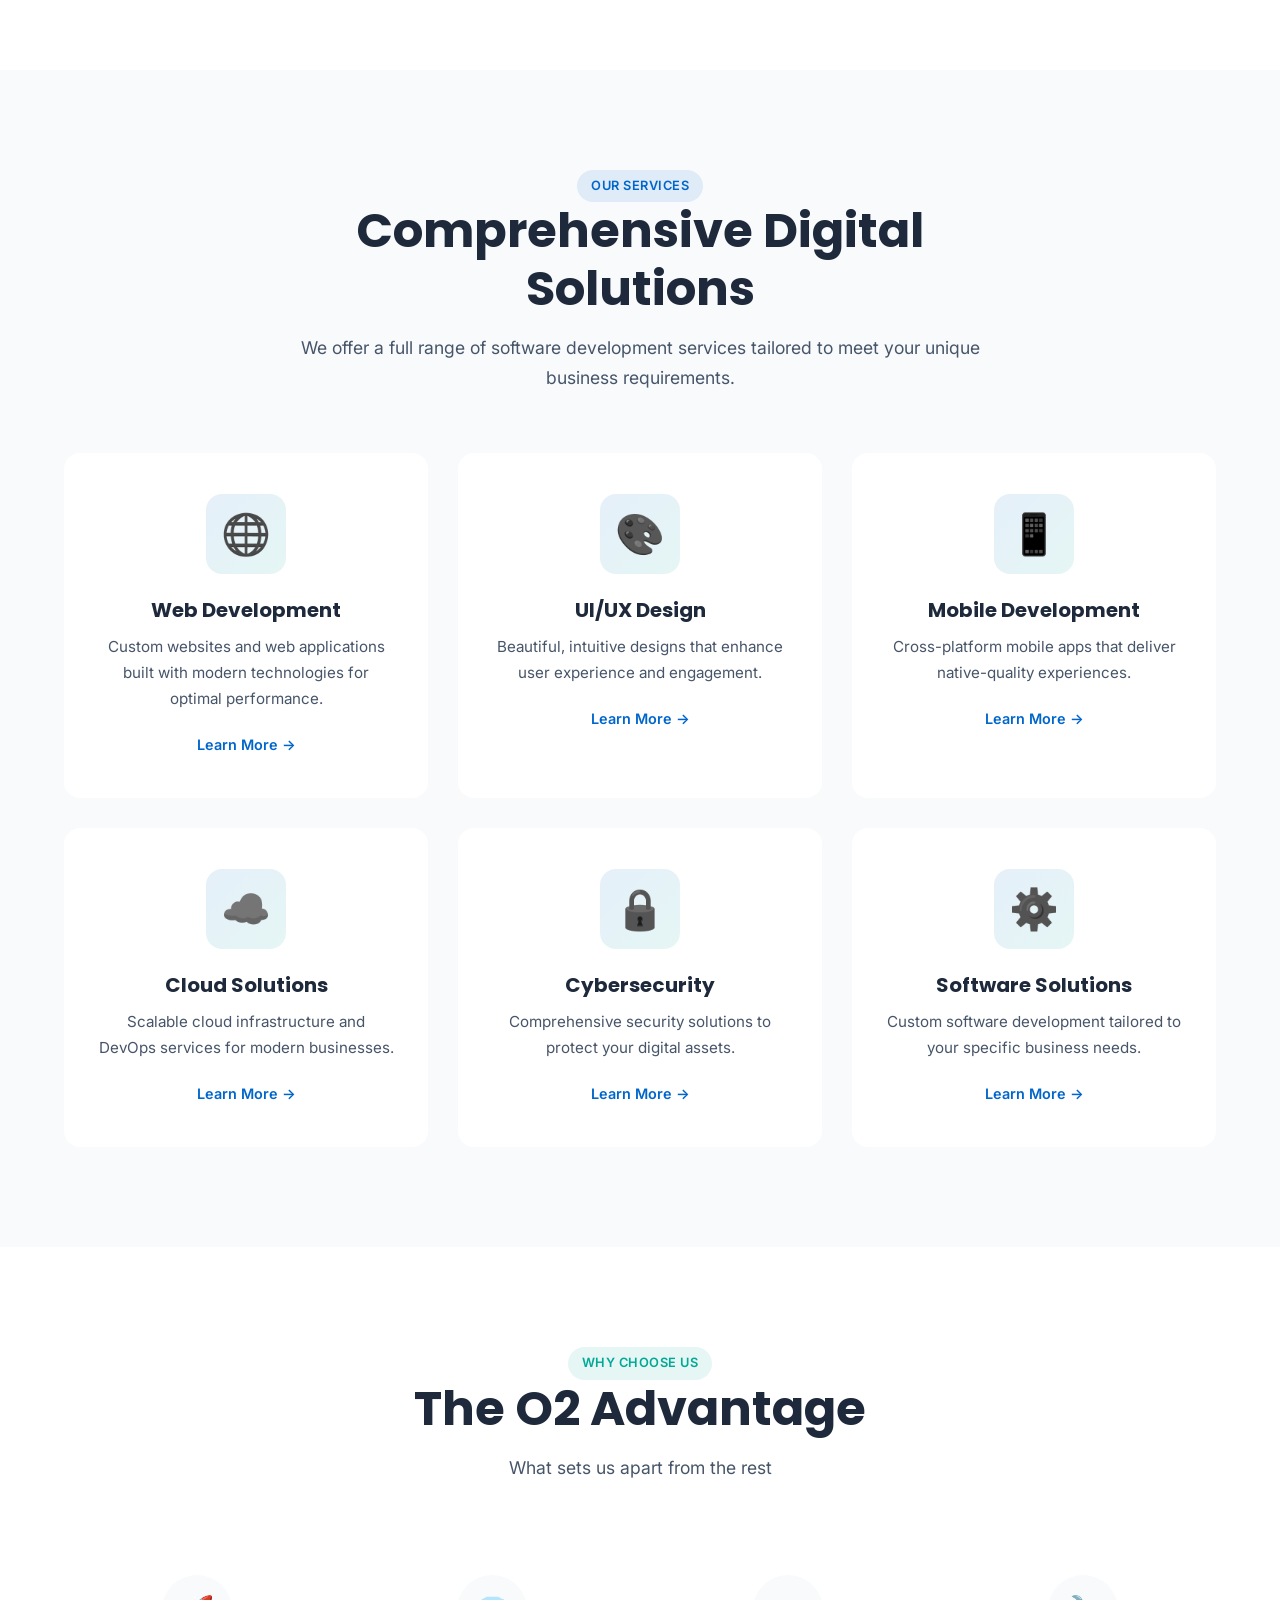
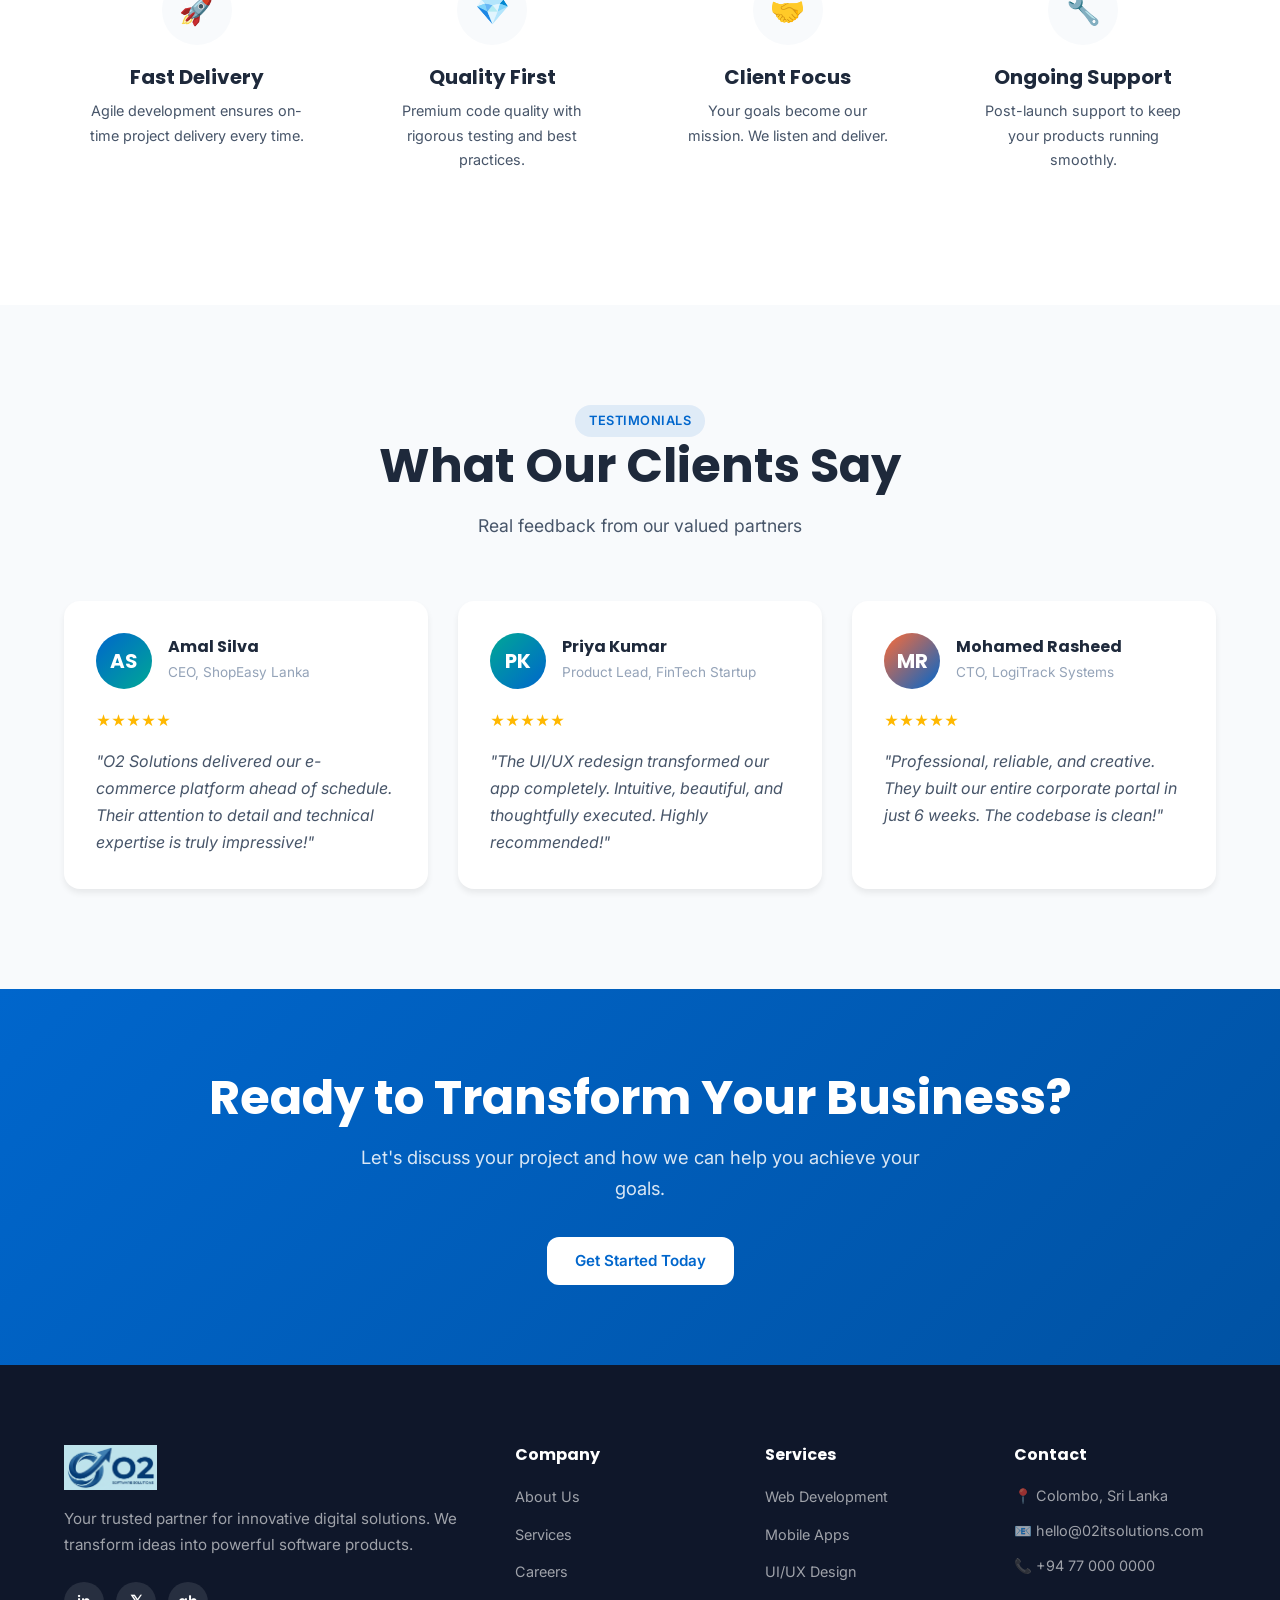
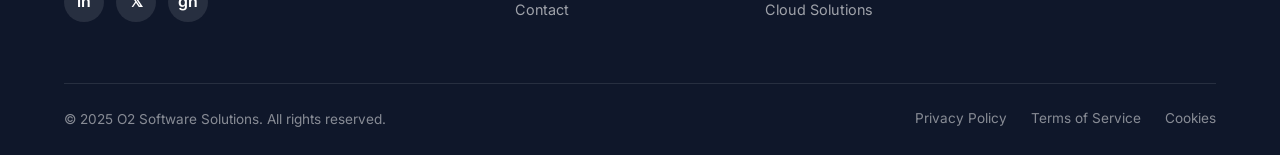
==== commit 7659f3ca: "Refine hero section - add slide image to Innovate With Us" ====
--- a/index.html
+++ b/index.html
@@ -77,10 +77,13 @@
                 
                 <div class="hero-visual">
                     <div class="hero-image-container">
-                        <div class="hero-image" style="background: linear-gradient(135deg, #0066CC 0%, #00A896 100%); height: 400px; display: flex; align-items: center; justify-content: center; border-radius: 24px;">
-                            <div style="text-align: center; color: white;">
-                                <div style="font-size: 4rem; margin-bottom: 16px;">💻</div>
-                                <div style="font-size: 1.5rem; font-weight: 600;">Innovate With Us</div>
+                        <div class="hero-image-wrapper">
+                            <img src="images/slides/slide-a.png" alt="Innovate With O2" class="hero-main-image">
+                            <div class="hero-image-overlay"></div>
+                            <div class="hero-image-content">
+                                <div class="hero-content-icon">💡</div>
+                                <div class="hero-content-text">Innovate With Us</div>
+                                <div class="hero-content-tagline">Transform Your Digital Vision</div>
                             </div>
                         </div>
                         
--- a/styles.css
+++ b/styles.css
@@ -429,6 +429,74 @@
     position: relative;
     width: 100%;
     max-width: 500px;
+}
+
+.hero-image-wrapper {
+    position: relative;
+    border-radius: var(--radius-xl);
+    overflow: hidden;
+    box-shadow: var(--shadow-xl);
+}
+
+.hero-main-image {
+    width: 100%;
+    height: auto;
+    display: block;
+    object-fit: cover;
+    min-height: 350px;
+}
+
+.hero-image-overlay {
+    position: absolute;
+    top: 0;
+    left: 0;
+    right: 0;
+    bottom: 0;
+    background: linear-gradient(135deg, rgba(0, 102, 204, 0.85) 0%, rgba(0, 168, 150, 0.75) 100%);
+    opacity: 0.9;
+    transition: var(--transition);
+}
+
+.hero-image-wrapper:hover .hero-image-overlay {
+    opacity: 0.7;
+}
+
+.hero-image-content {
+    position: absolute;
+    top: 50%;
+    left: 50%;
+    transform: translate(-50%, -50%);
+    text-align: center;
+    color: var(--text-light);
+    z-index: 2;
+    width: 100%;
+    padding: 20px;
+}
+
+.hero-content-icon {
+    font-size: 3.5rem;
+    margin-bottom: 12px;
+    animation: pulse 2s ease-in-out infinite;
+}
+
+.hero-content-text {
+    font-family: 'Poppins', sans-serif;
+    font-size: 1.75rem;
+    font-weight: 700;
+    margin-bottom: 8px;
+    text-shadow: 0 2px 10px rgba(0, 0, 0, 0.2);
+}
+
+.hero-content-tagline {
+    font-size: 1rem;
+    font-weight: 500;
+    opacity: 0.95;
+    letter-spacing: 0.5px;
+}
+
+@keyframes pulse {
+    0%, 100% { transform: scale(1); }
+    50% { transform: scale(1.1); }
 }
 
 .hero-image {
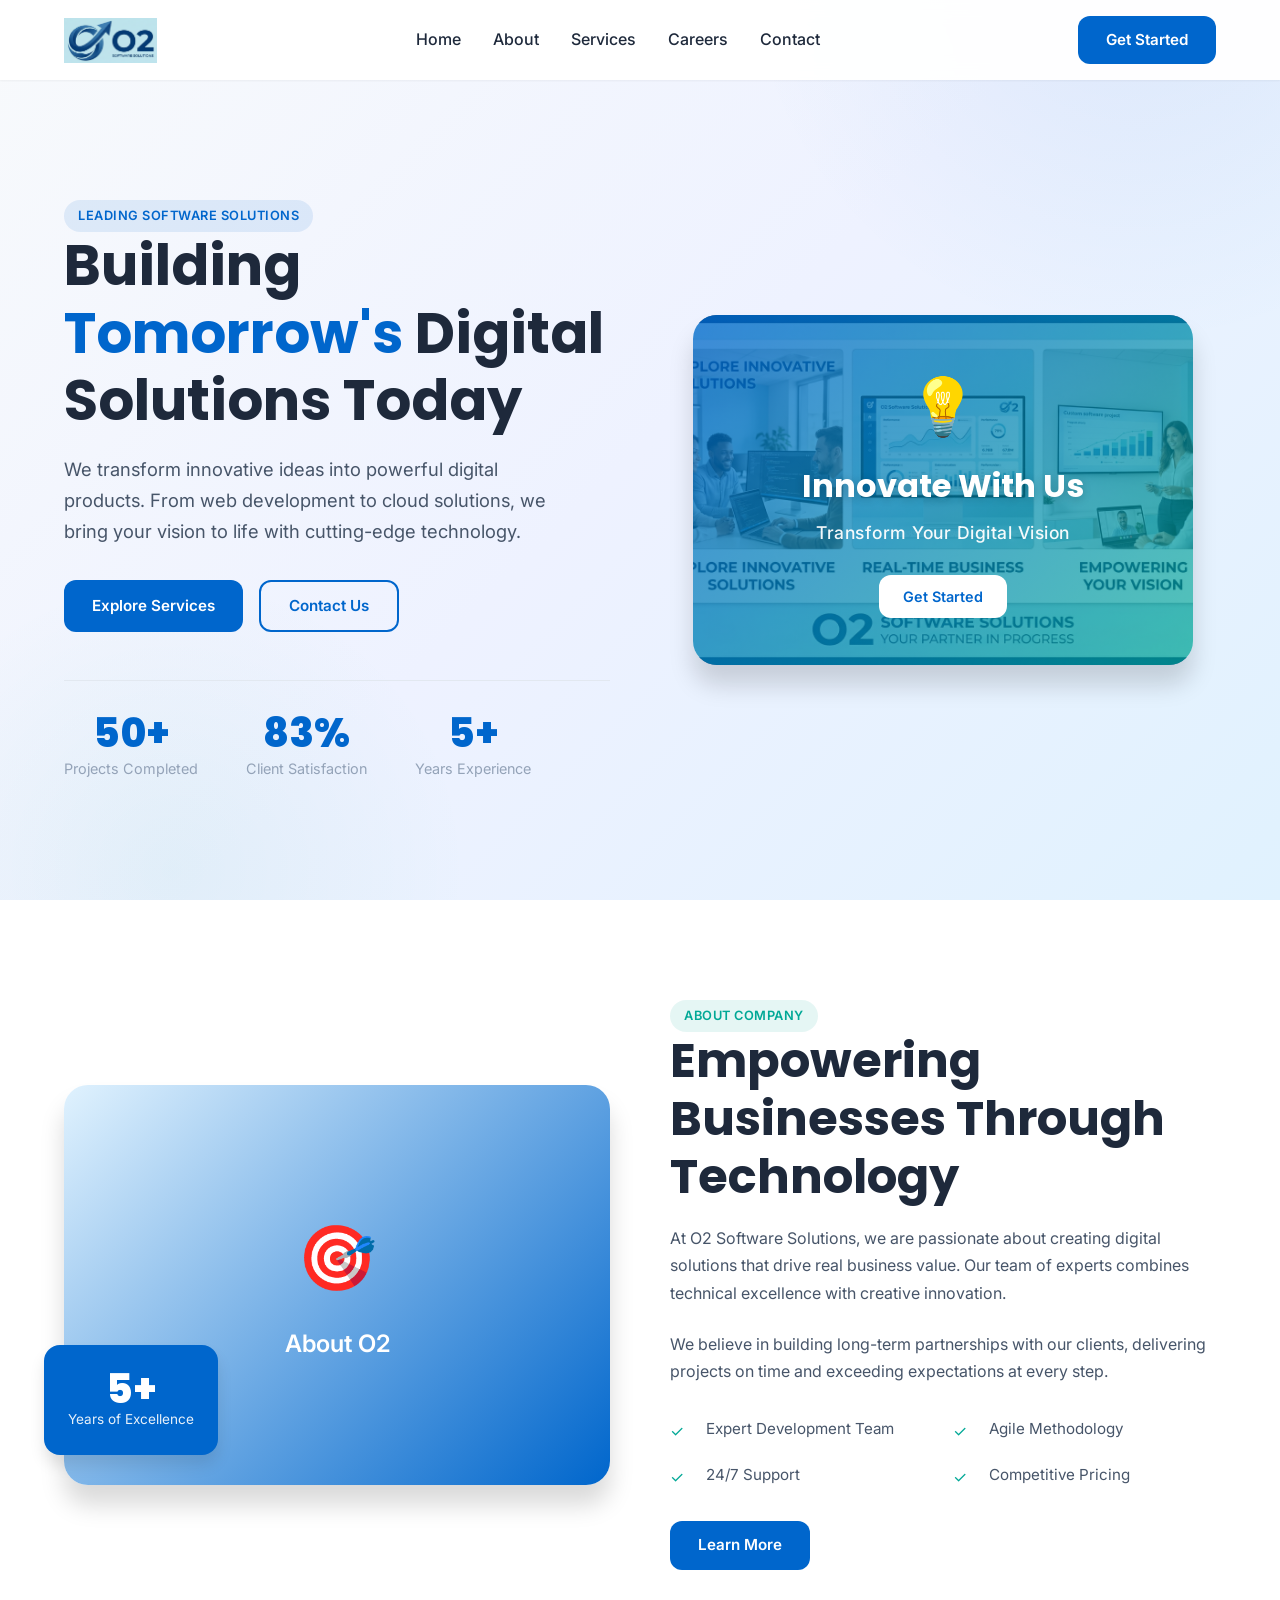
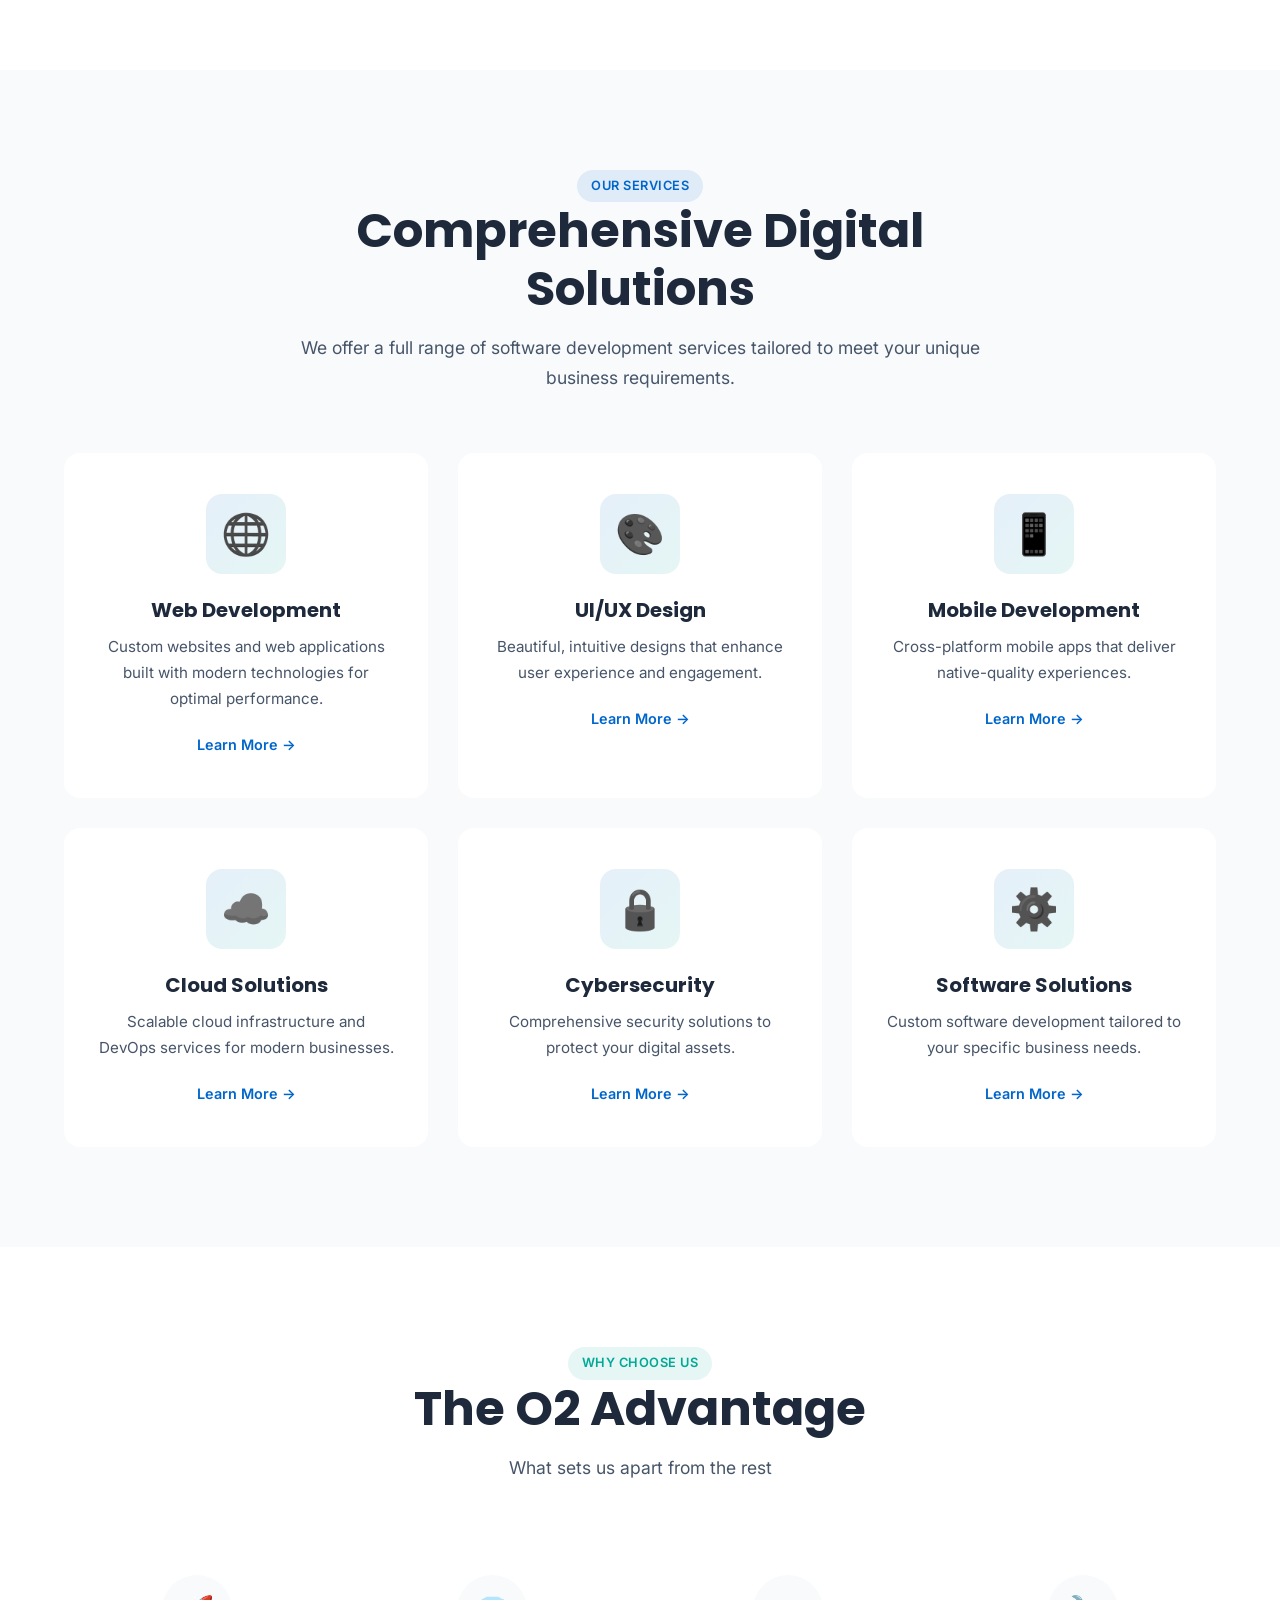
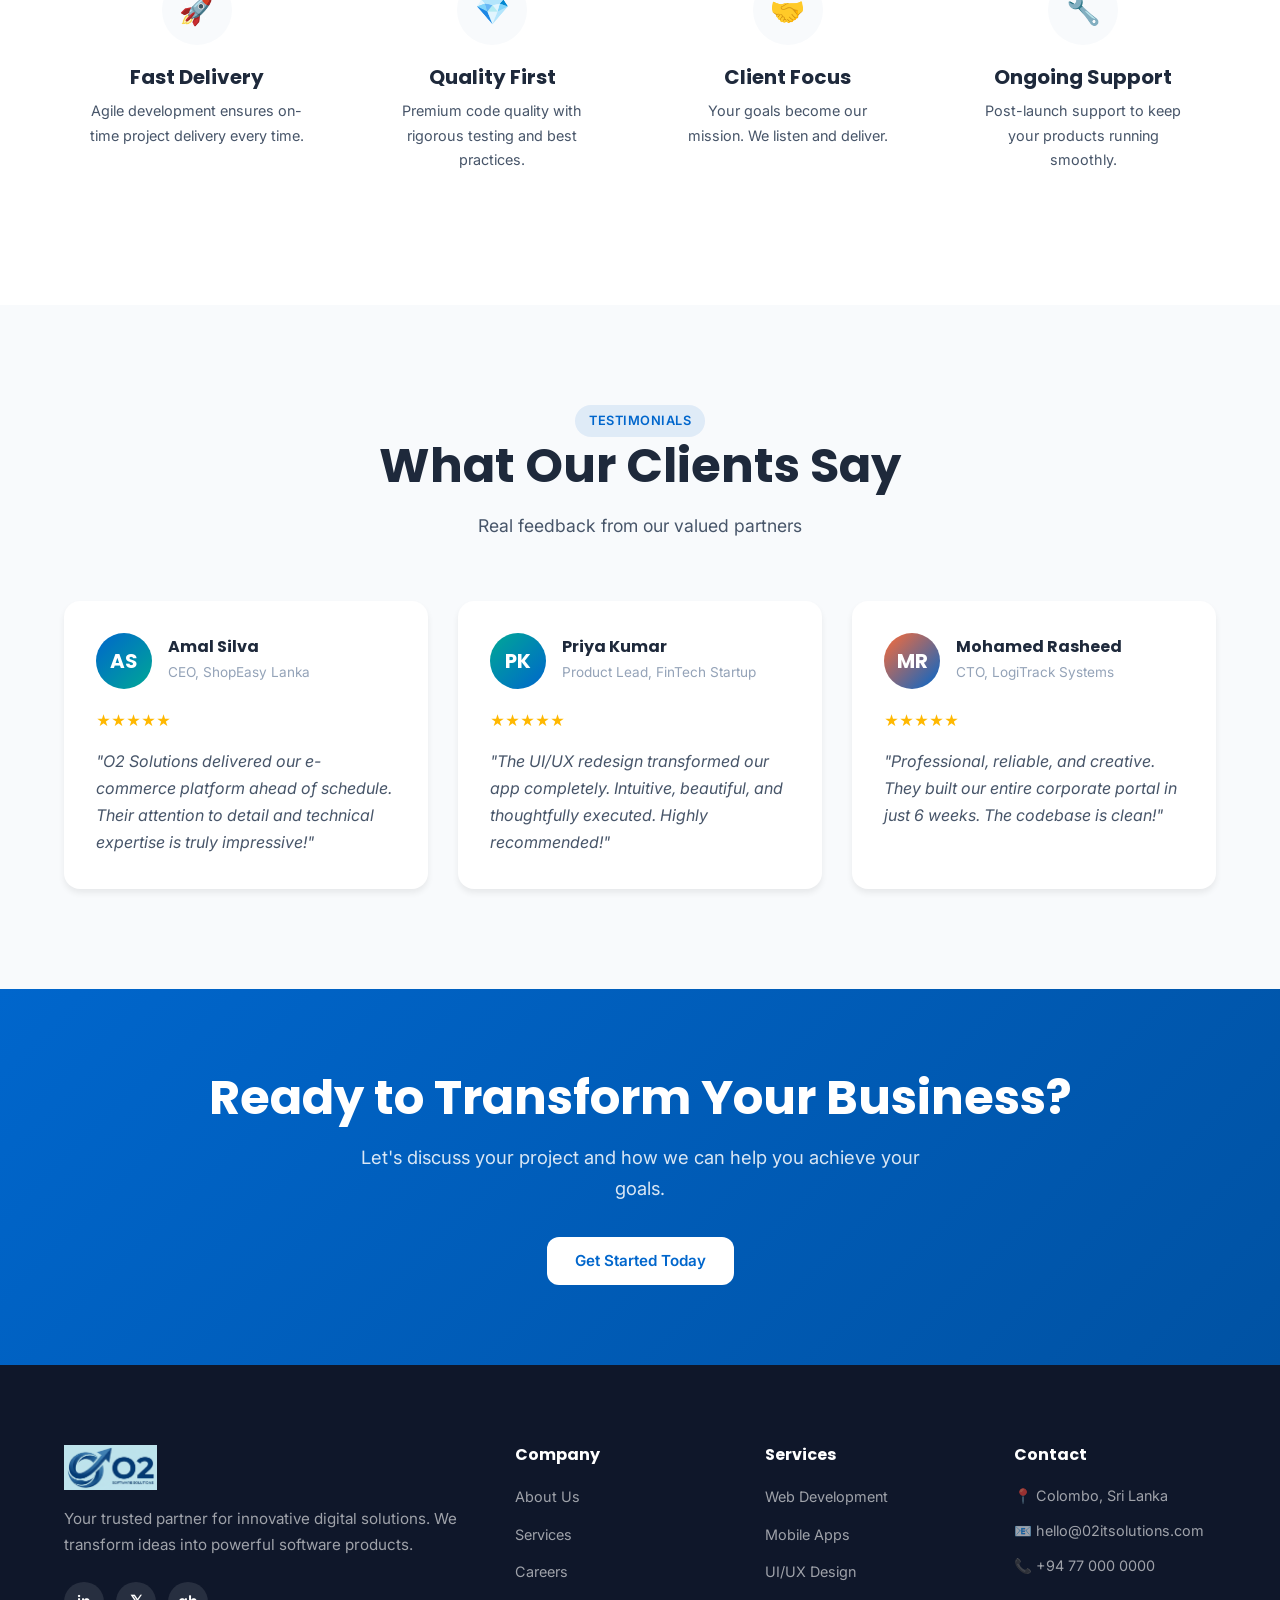
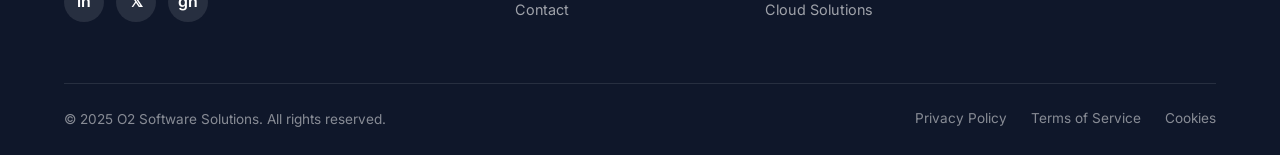
==== commit a3a00502: "Remove floaters, enhance Innovate With Us with CTA button" ====
--- a/index.html
+++ b/index.html
@@ -84,22 +84,7 @@
                                 <div class="hero-content-icon">💡</div>
                                 <div class="hero-content-text">Innovate With Us</div>
                                 <div class="hero-content-tagline">Transform Your Digital Vision</div>
-                            </div>
-                        </div>
-                        
-                        <div class="hero-card hero-card-1">
-                            <div class="hero-card-icon blue">🚀</div>
-                            <div>
-                                <div class="hero-card-text">Fast Delivery</div>
-                                <div class="hero-card-sub">On-time, every time</div>
-                            </div>
-                        </div>
-                        
-                        <div class="hero-card hero-card-2">
-                            <div class="hero-card-icon green">⭐</div>
-                            <div>
-                                <div class="hero-card-text">Premium Quality</div>
-                                <div class="hero-card-sub">Industry standards</div>
+                                <a href="contact.html" class="btn btn-white hero-cta">Get Started</a>
                             </div>
                         </div>
                     </div>
--- a/styles.css
+++ b/styles.css
@@ -475,23 +475,30 @@
 
 .hero-content-icon {
     font-size: 3.5rem;
-    margin-bottom: 12px;
+    margin-bottom: 8px;
     animation: pulse 2s ease-in-out infinite;
 }
 
 .hero-content-text {
     font-family: 'Poppins', sans-serif;
-    font-size: 1.75rem;
+    font-size: 2rem;
     font-weight: 700;
     margin-bottom: 8px;
     text-shadow: 0 2px 10px rgba(0, 0, 0, 0.2);
 }
 
 .hero-content-tagline {
-    font-size: 1rem;
+    font-size: 1.1rem;
     font-weight: 500;
     opacity: 0.95;
     letter-spacing: 0.5px;
+    margin-bottom: 20px;
+}
+
+.hero-cta {
+    margin-top: 8px;
+    padding: 10px 24px;
+    font-size: 0.9rem;
 }
 
 @keyframes pulse {
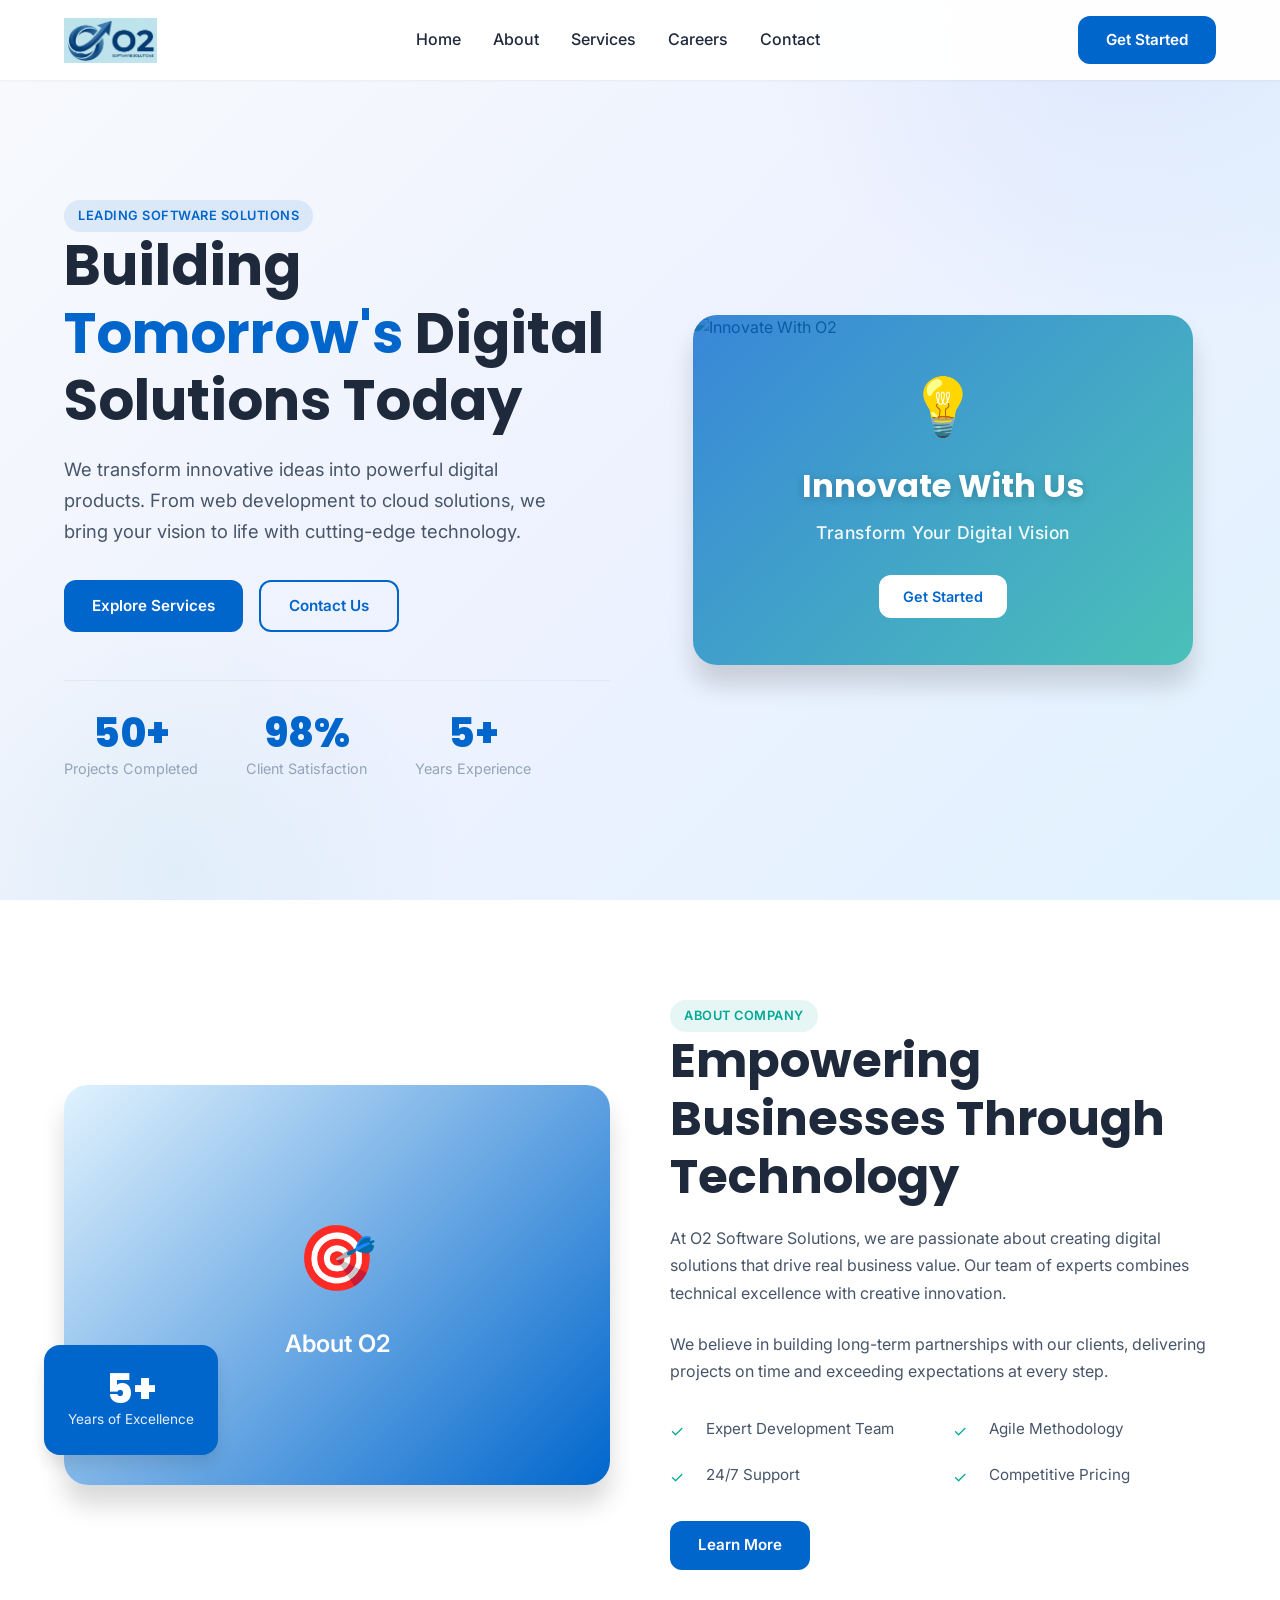
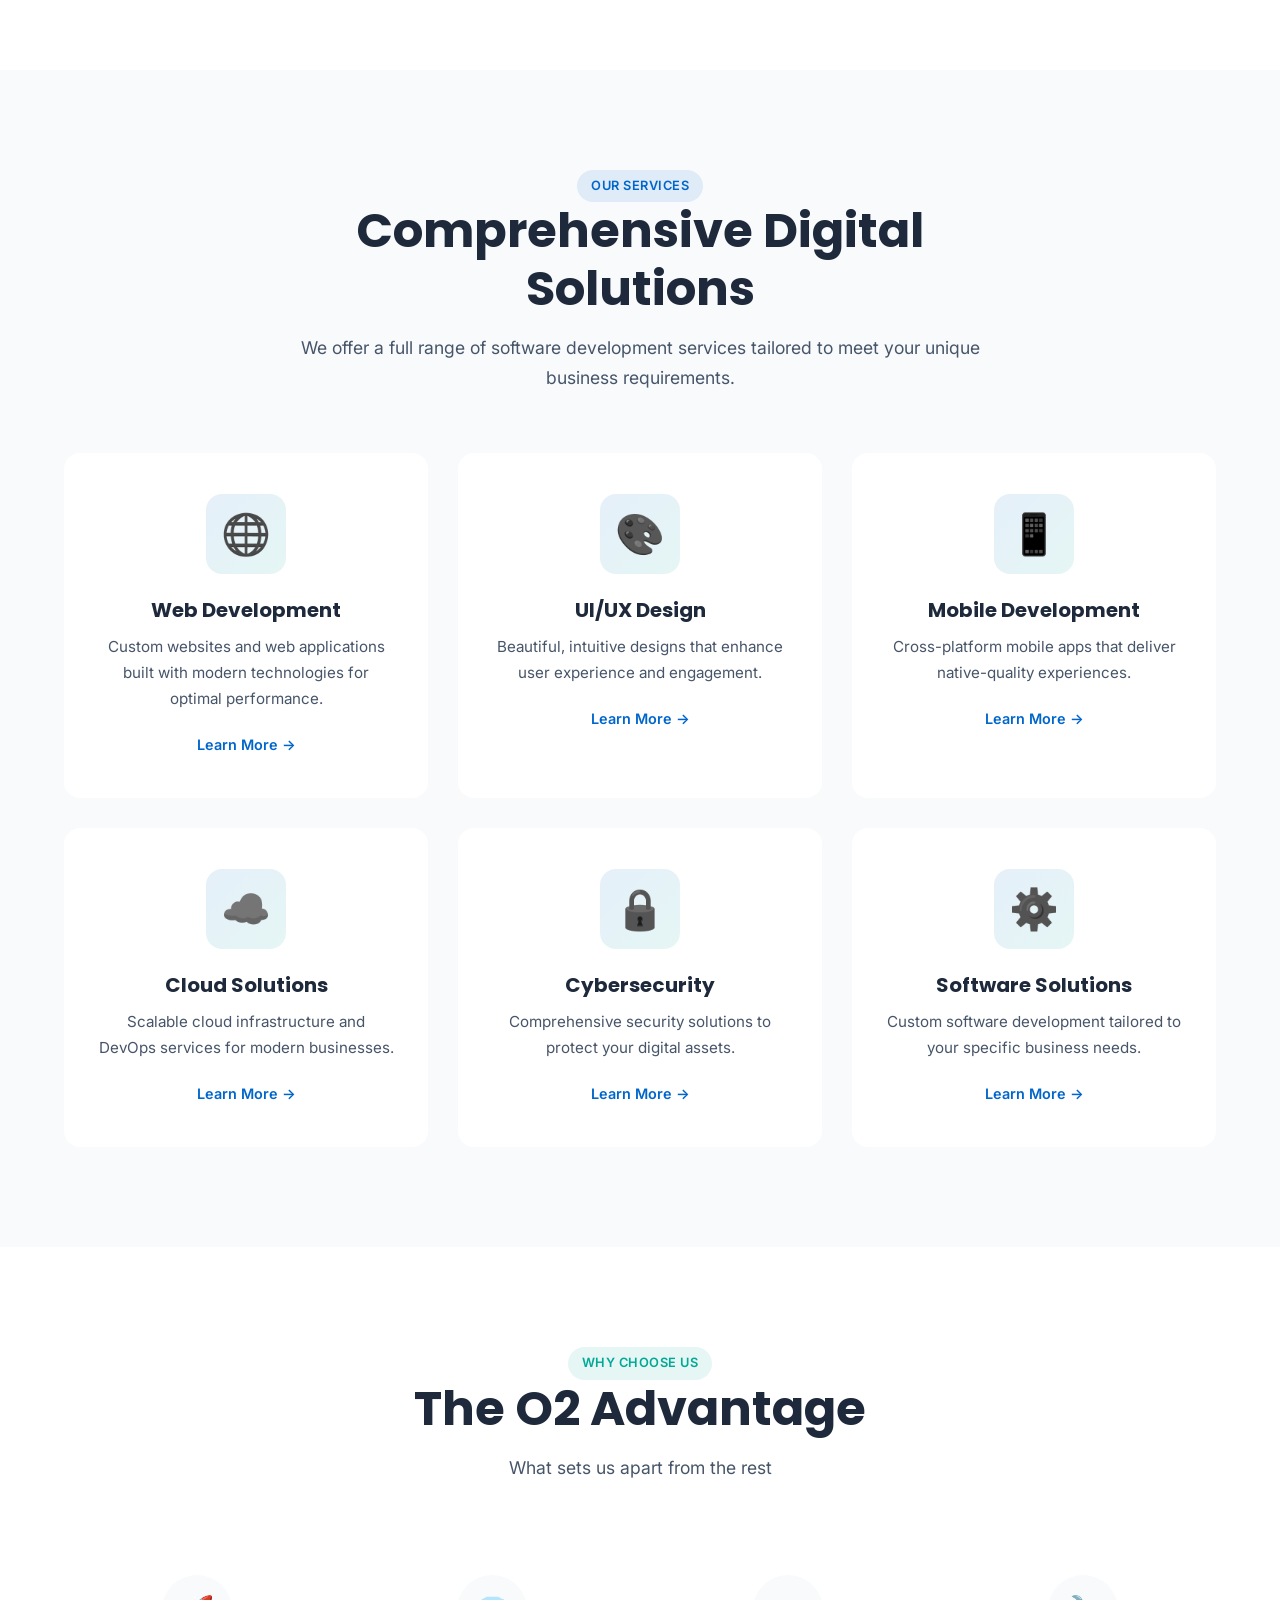
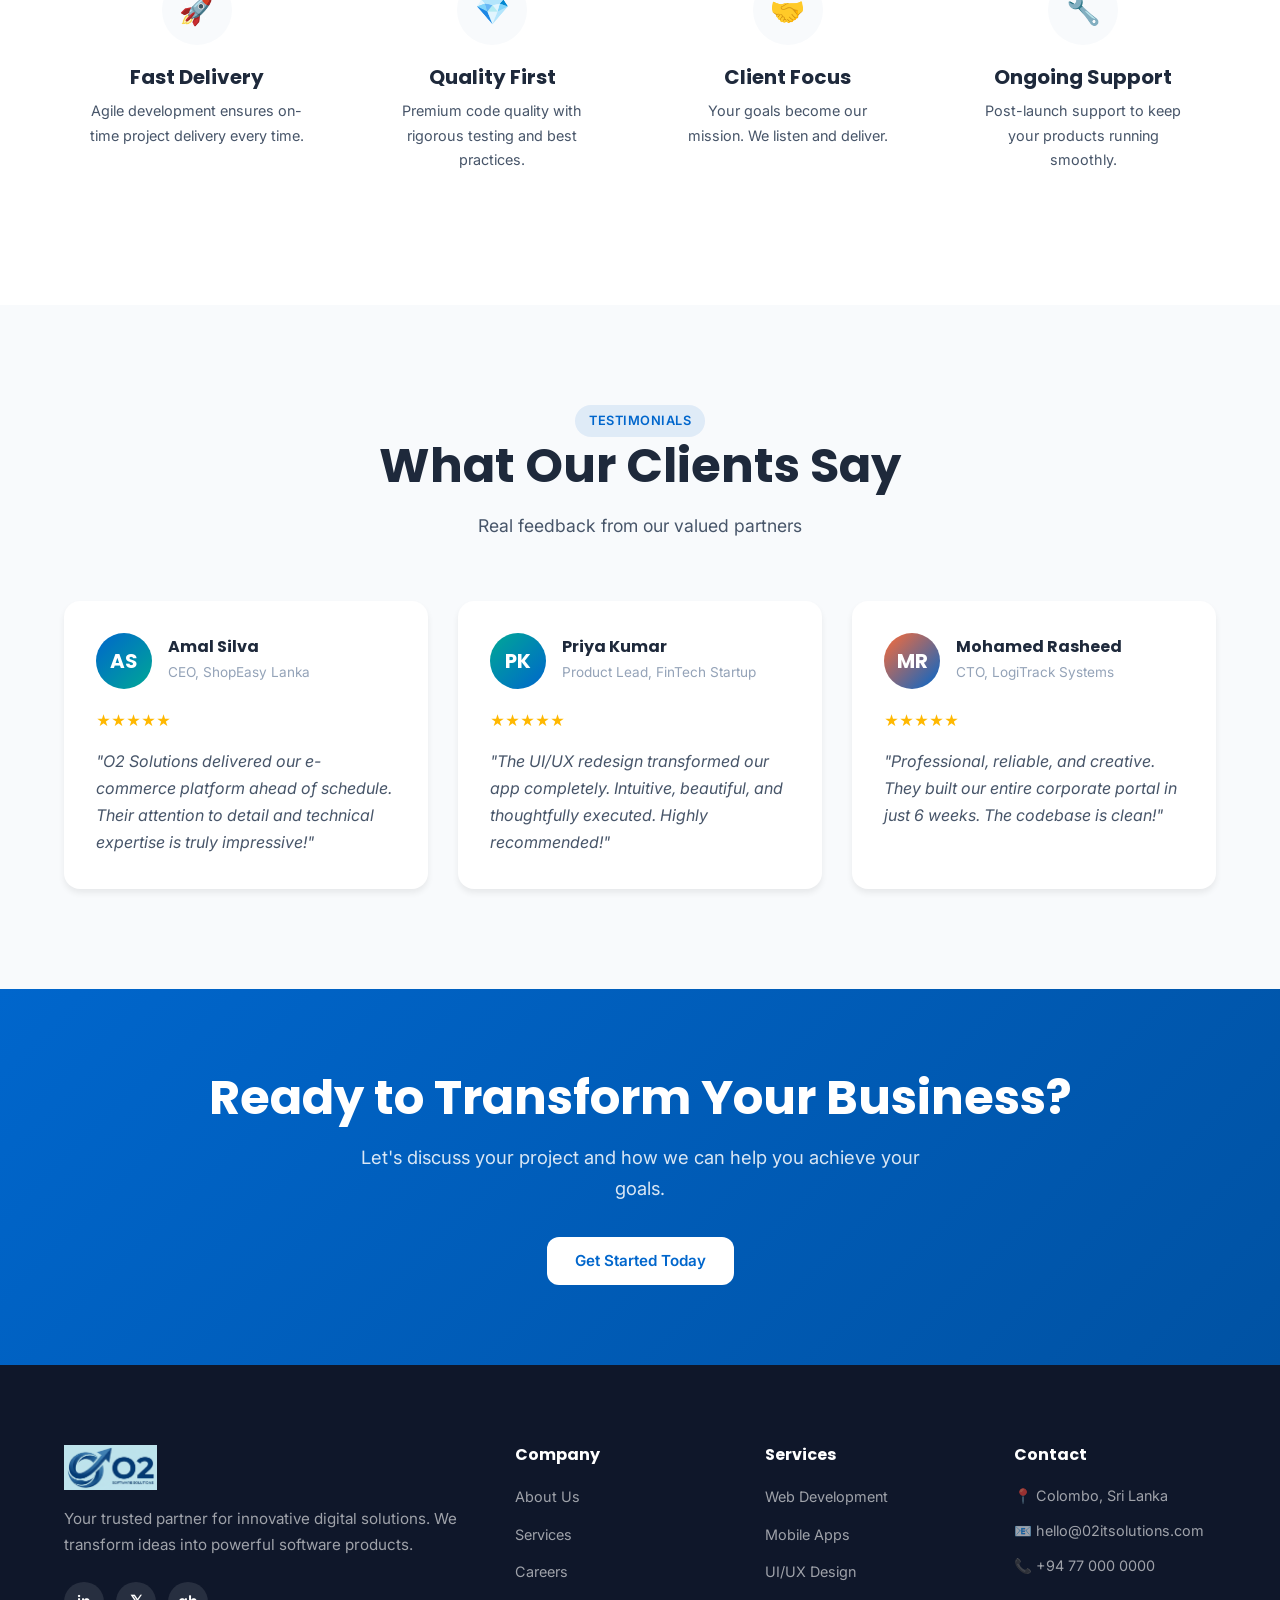
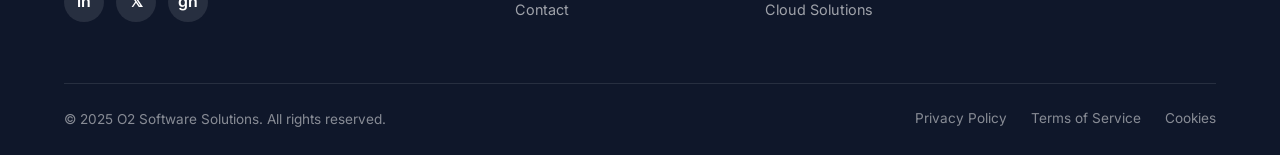
==== commit 9737011f: "Change hero image to slide-b" ====
--- a/index.html
+++ b/index.html
@@ -78,7 +78,7 @@
                 <div class="hero-visual">
                     <div class="hero-image-container">
                         <div class="hero-image-wrapper">
-                            <img src="images/slides/slide-a.png" alt="Innovate With O2" class="hero-main-image">
+<img src="images/slides/slide-b.png" alt="Innovate With O2" class="hero-main-image">
                             <div class="hero-image-overlay"></div>
                             <div class="hero-image-content">
                                 <div class="hero-content-icon">💡</div>
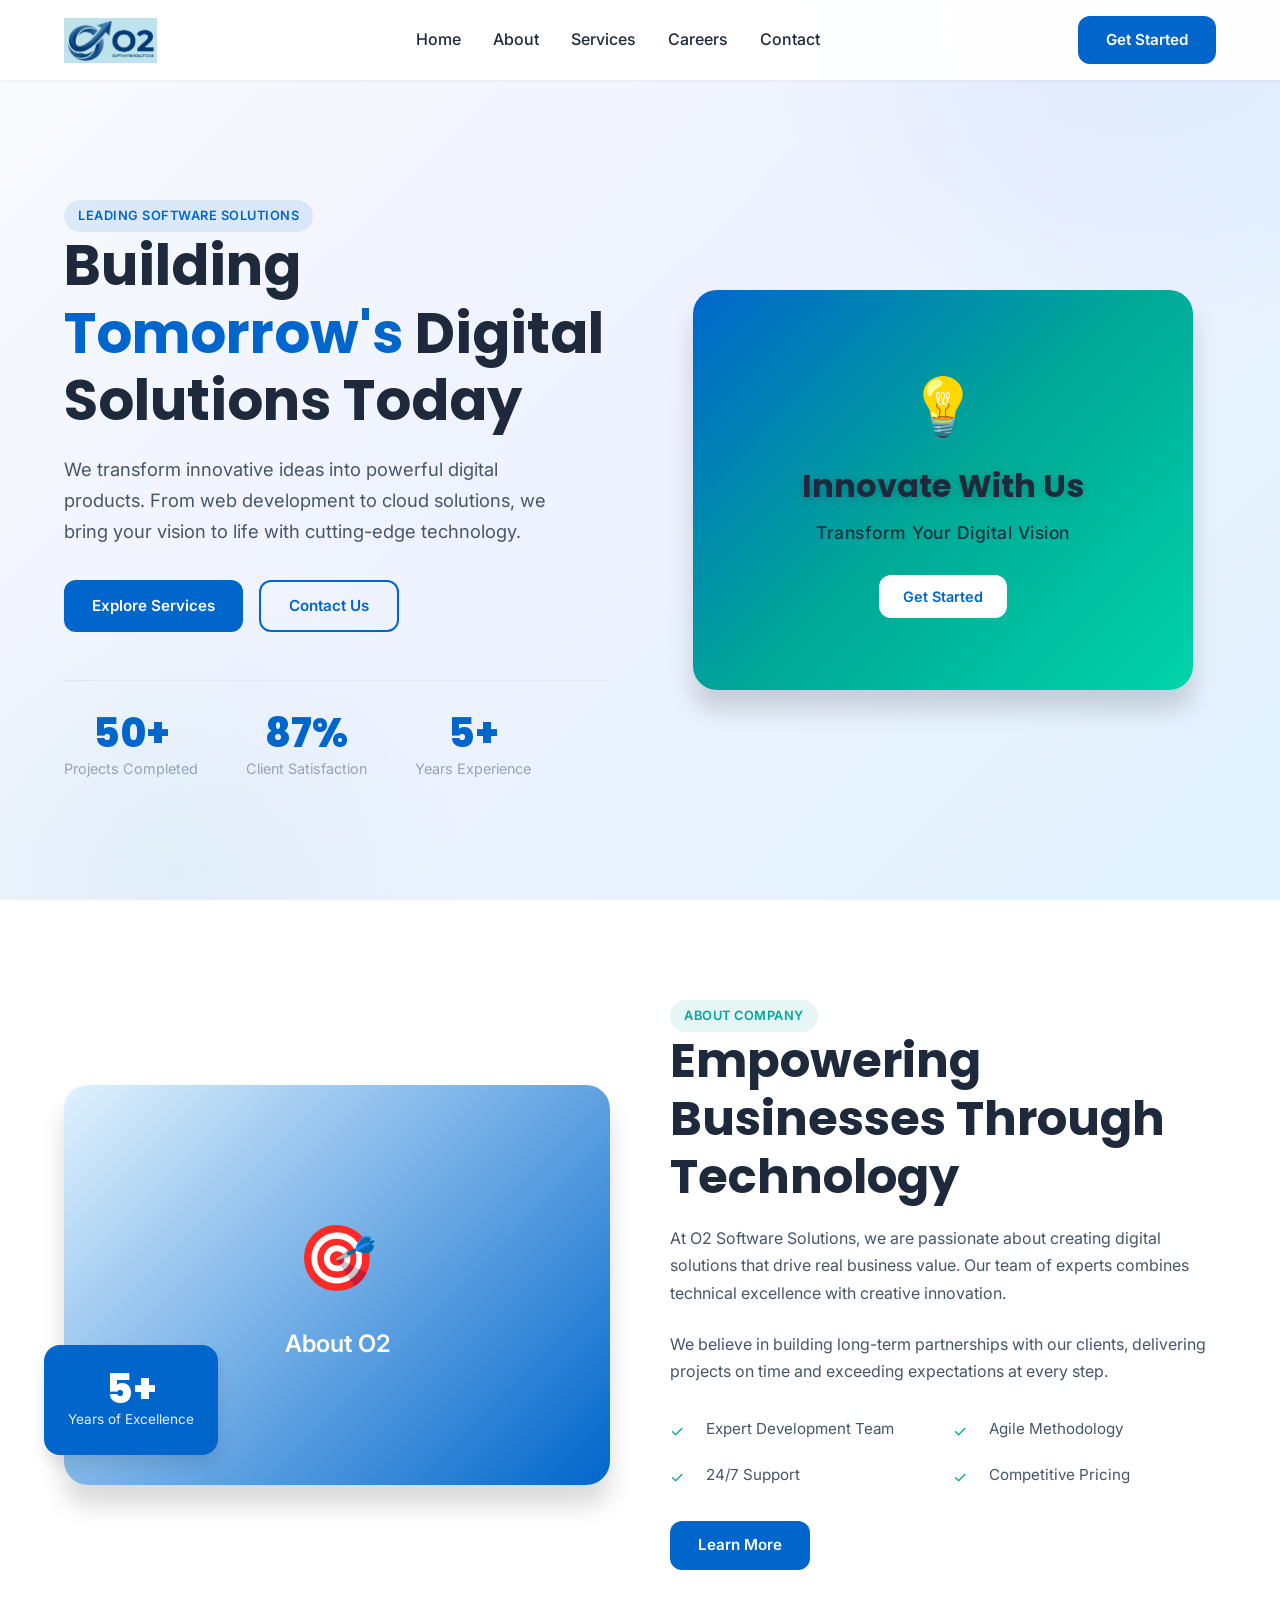
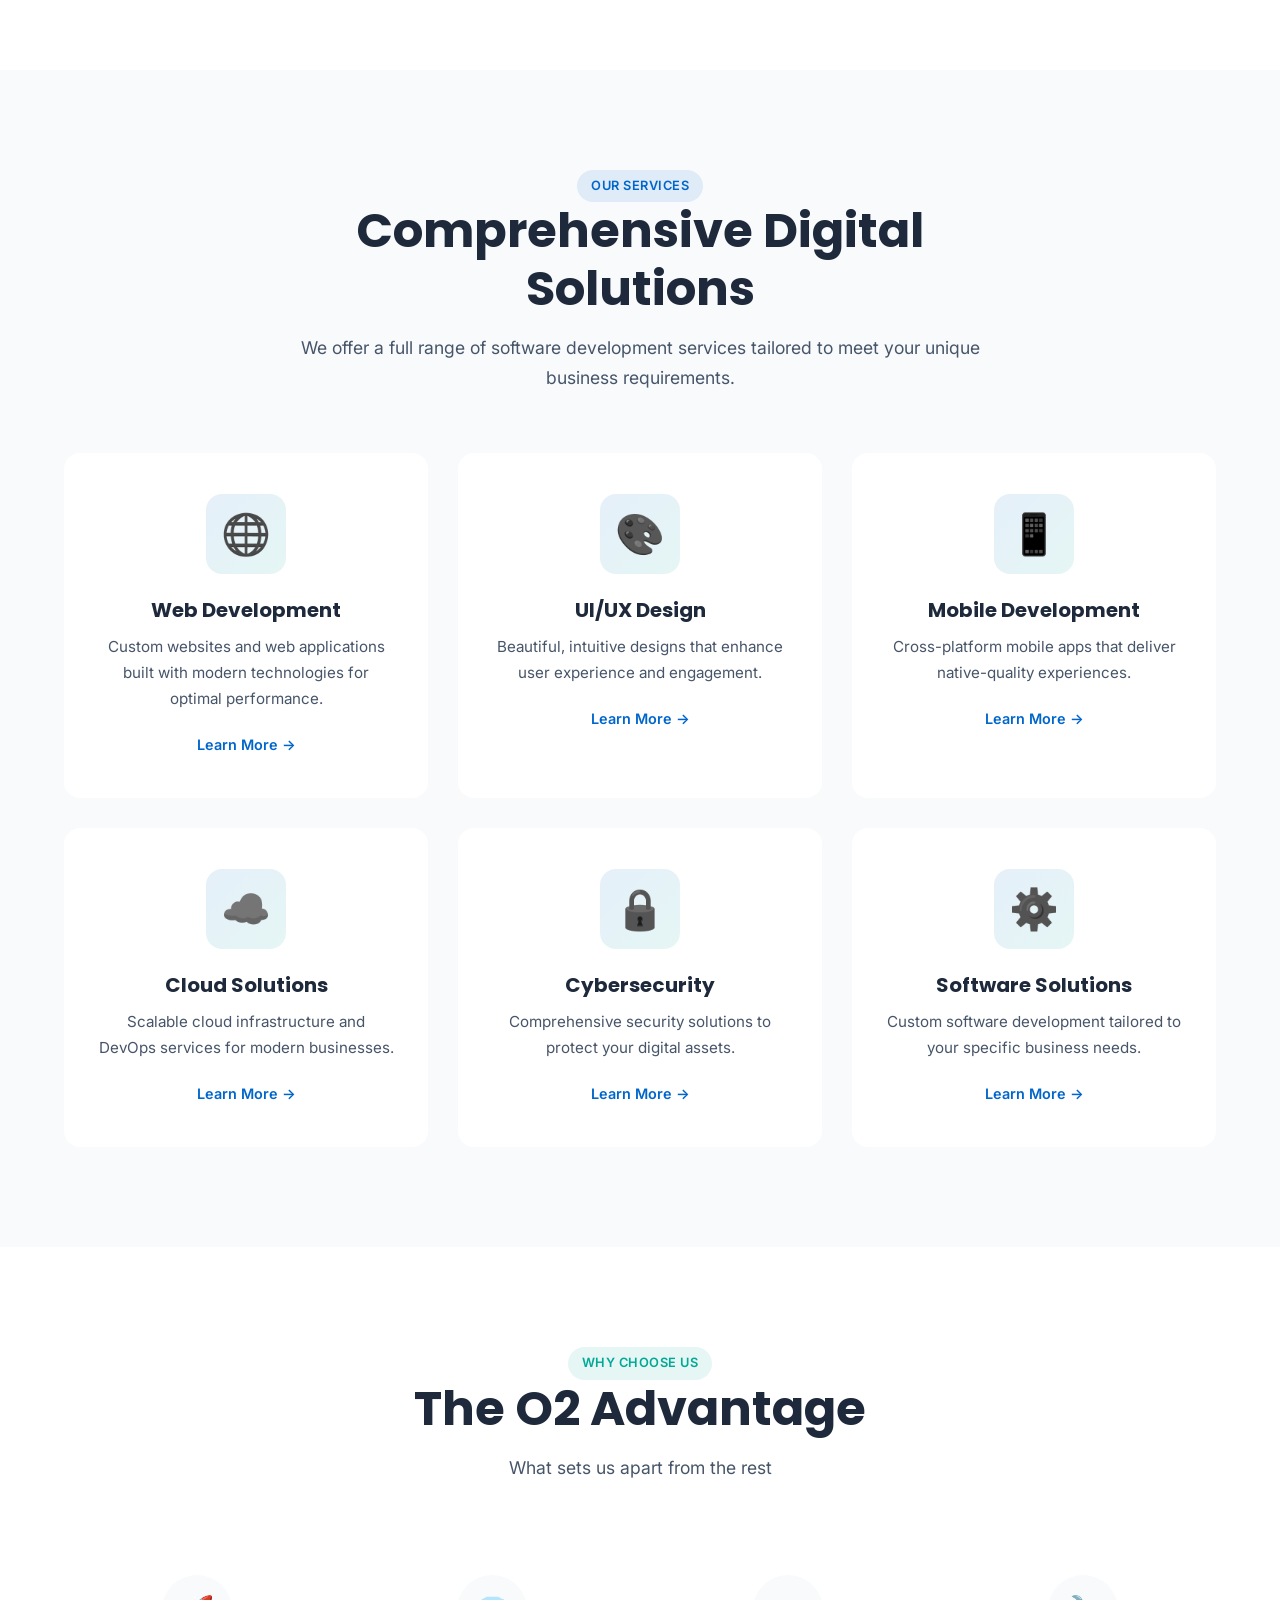
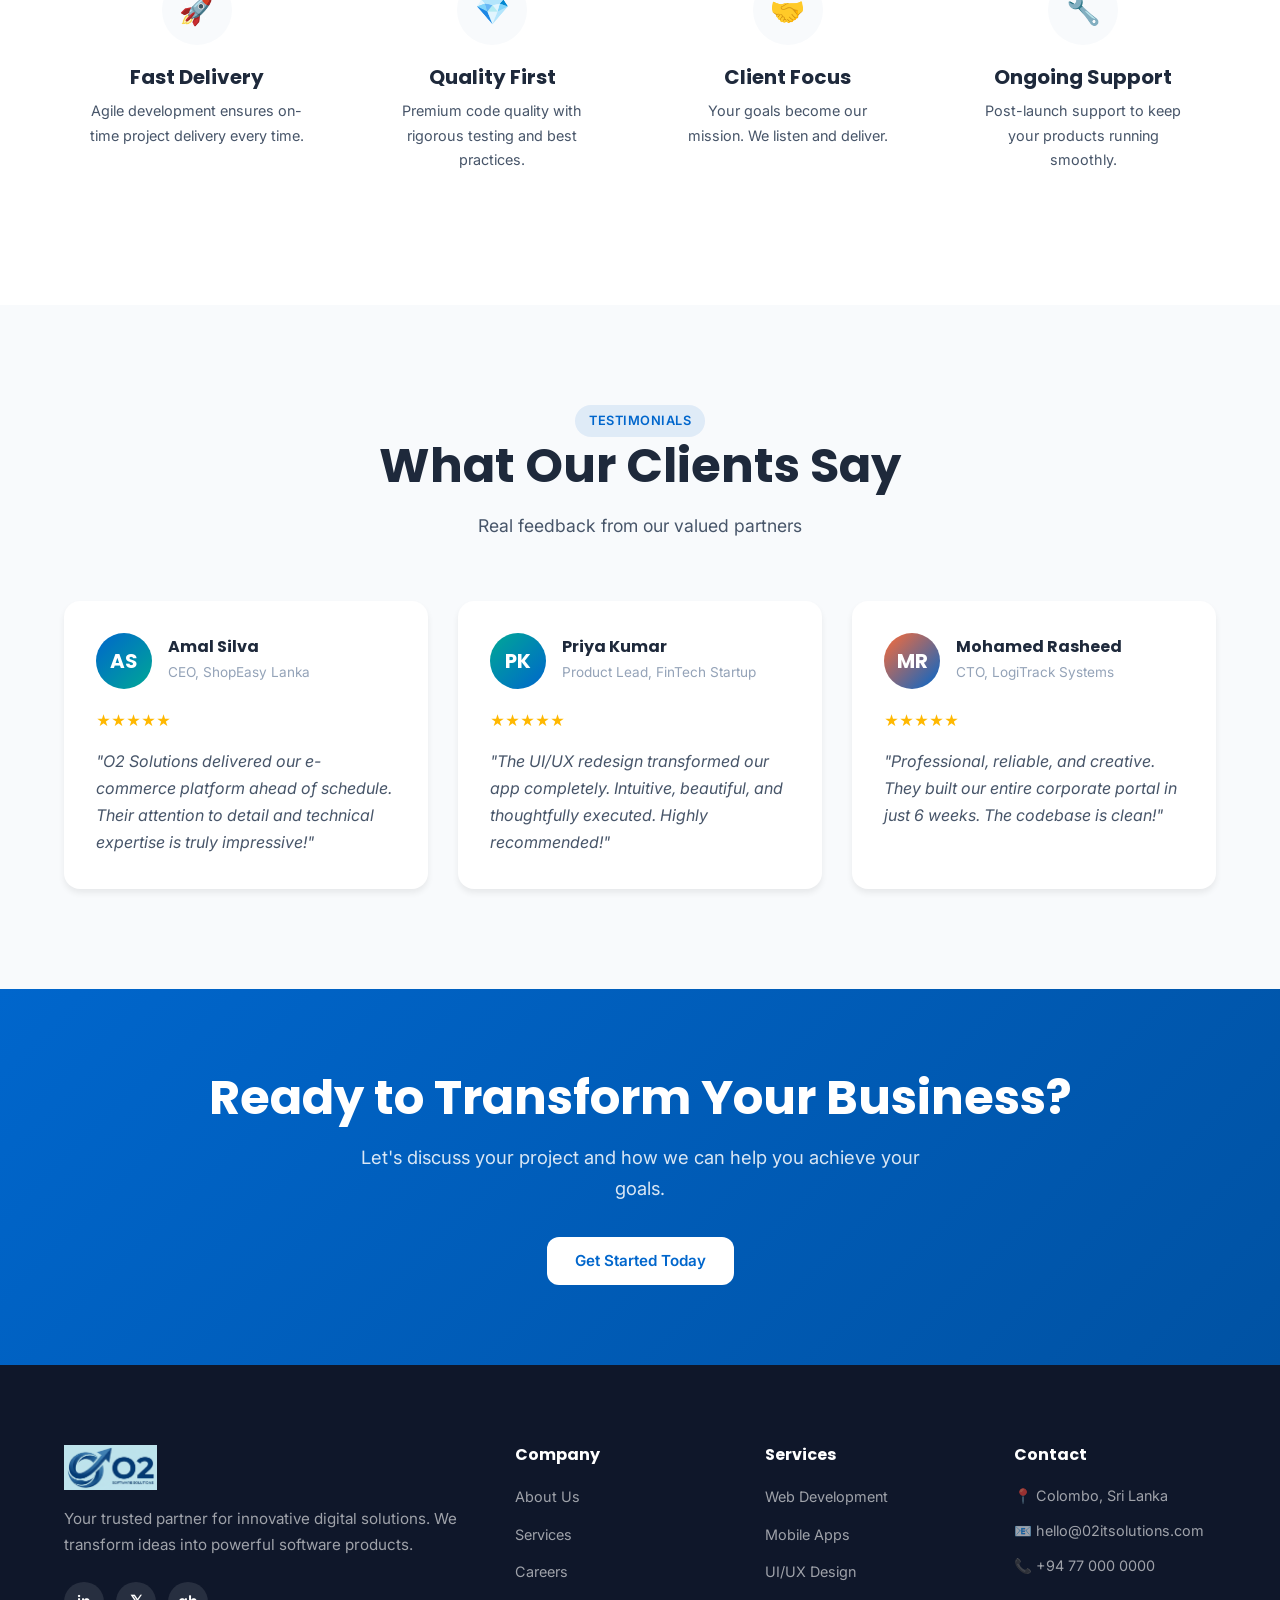
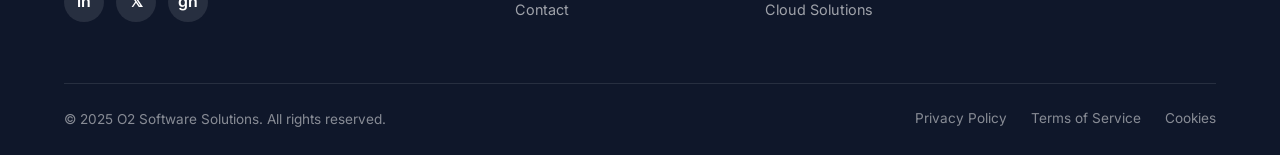
==== commit 03508e23: "Remove image, use gradient box for Innovate With Us" ====
--- a/index.html
+++ b/index.html
@@ -77,15 +77,11 @@
                 
                 <div class="hero-visual">
                     <div class="hero-image-container">
-                        <div class="hero-image-wrapper">
-<img src="images/slides/slide-b.png" alt="Innovate With O2" class="hero-main-image">
-                            <div class="hero-image-overlay"></div>
-                            <div class="hero-image-content">
-                                <div class="hero-content-icon">💡</div>
-                                <div class="hero-content-text">Innovate With Us</div>
-                                <div class="hero-content-tagline">Transform Your Digital Vision</div>
-                                <a href="contact.html" class="btn btn-white hero-cta">Get Started</a>
-                            </div>
+                        <div class="hero-gradient-box">
+                            <div class="hero-content-icon">💡</div>
+                            <div class="hero-content-text">Innovate With Us</div>
+                            <div class="hero-content-tagline">Transform Your Digital Vision</div>
+                            <a href="contact.html" class="btn btn-white hero-cta">Get Started</a>
                         </div>
                     </div>
                 </div>
--- a/styles.css
+++ b/styles.css
@@ -436,6 +436,19 @@
     border-radius: var(--radius-xl);
     overflow: hidden;
     box-shadow: var(--shadow-xl);
+}
+
+.hero-gradient-box {
+    background: linear-gradient(135deg, #0066CC 0%, #00A896 50%, #00D4AA 100%);
+    min-height: 400px;
+    border-radius: var(--radius-xl);
+    box-shadow: var(--shadow-xl);
+    display: flex;
+    flex-direction: column;
+    align-items: center;
+    justify-content: center;
+    padding: 40px;
+    text-align: center;
 }
 
 .hero-main-image {
